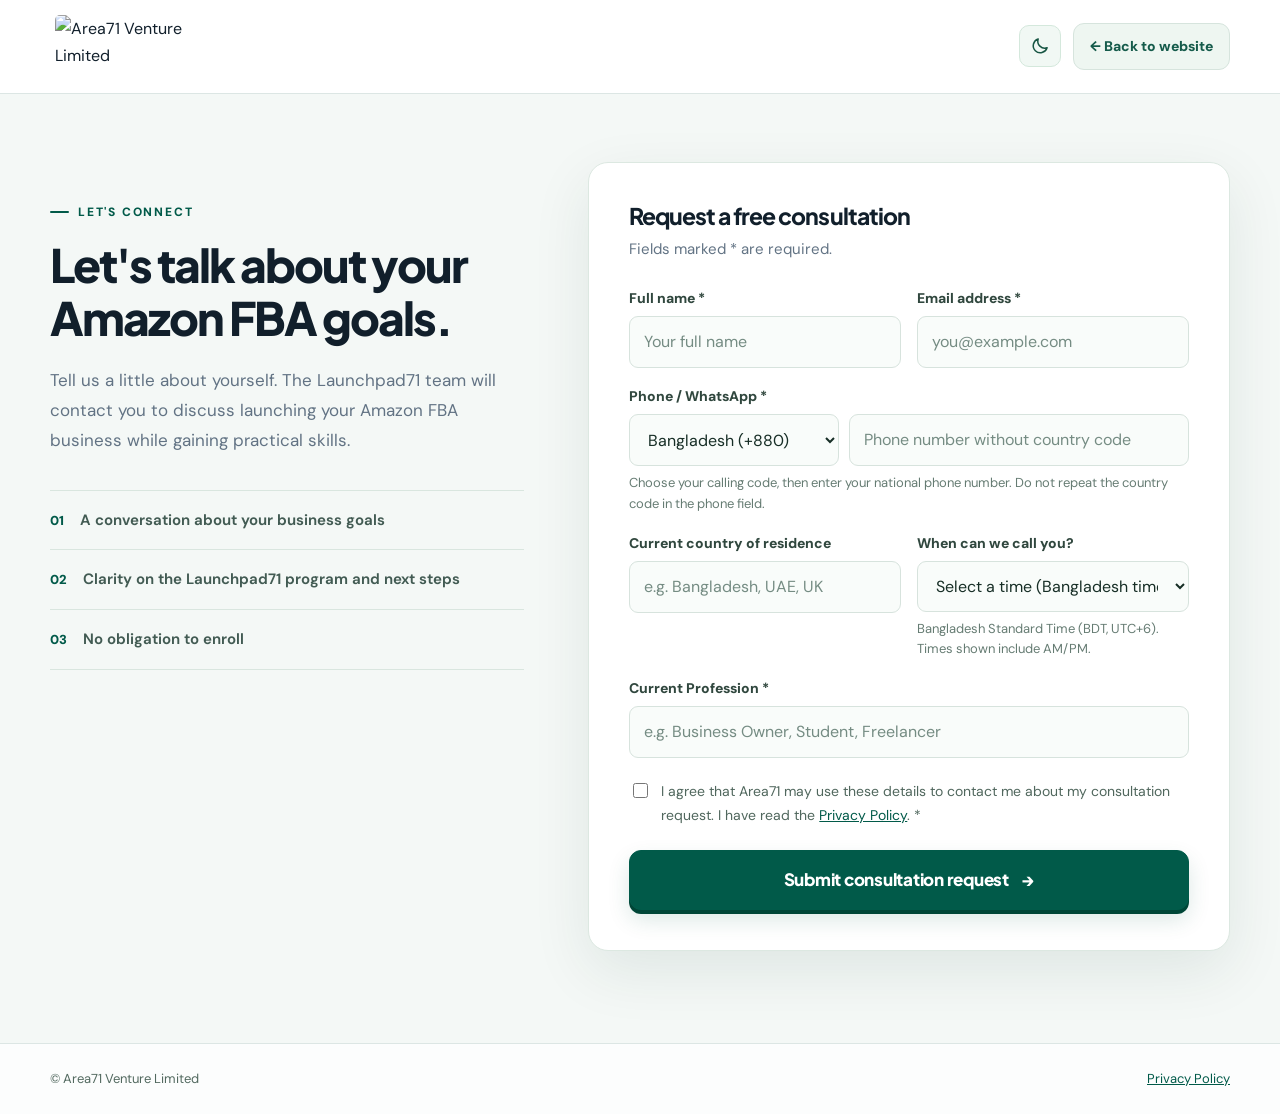
==== consultation/index.html @ bc55fcbb "Build Launchpad71 pages from MPS design with isolated lead routing and video placeholders" ====
<!doctype html><html lang="en"><head>
<meta charset="utf-8"><meta name="viewport" content="width=device-width, initial-scale=1">
<meta name="theme-color" content="#101c27">
<meta name="robots" content="noindex,follow">
<title>Book a Free Launchpad71 Consultation | Area71</title>
<meta name="description" content="Request a free consultation with Area71's Launchpad71 team.">
<link rel="canonical" href="https://launchpad71.area71bd.com/consultation/">
<script>
    (function () {
      var theme;
      try { theme = localStorage.getItem("a71-theme"); }
      catch (error) {}

      if (theme !== "dark" && theme !== "light") {
        theme = window.matchMedia &&
          window.matchMedia("(prefers-color-scheme: dark)").matches
            ? "dark" : "light";
      }

      document.documentElement.dataset.theme = theme;
      document.documentElement.style.colorScheme = theme;
    })();
  </script>
<link rel="preconnect" href="https://fonts.googleapis.com">
<link rel="preconnect" href="https://fonts.gstatic.com" crossorigin>
<link href="https://fonts.googleapis.com/css2?family=DM+Sans:wght@400;500;600;700&amp;family=Plus+Jakarta+Sans:wght@400;500;600;700;800&amp;display=swap" rel="stylesheet">
<!-- ========================================
     AREA71 Launchpad71 - META PIXEL
======================================== -->

<script>
!function(f,b,e,v,n,t,s)
{if(f.fbq)return;n=f.fbq=function(){
n.callMethod?
n.callMethod.apply(n,arguments):
n.queue.push(arguments)
};
if(!f._fbq)f._fbq=n;
n.push=n;
n.loaded=!0;
n.version='2.0';
n.queue=[];
t=b.createElement(e);
t.async=!0;
t.src=v;
s=b.getElementsByTagName(e)[0];
s.parentNode.insertBefore(t,s)
}(window,document,'script',
'https://connect.facebook.net/en_US/fbevents.js');

fbq('init', '2112411853488877');
fbq('track', 'PageView');
</script>

<!-- End Meta Pixel -->
<link rel="stylesheet" href="/style.css">
<link rel="stylesheet" href="/consultation/funnel.css">
</head><body class="a71-funnel-page a71-funnel-consultation">
<header class="a71-funnel-header"><div class="container a71-funnel-header-inner">
<a href="/" class="a71-funnel-brand" aria-label="Area71 Launchpad71 homepage"><img src="https://area71bd.com/wp-content/uploads/2025/12/logo-square-15.png.webp" alt="Area71 Venture Limited" width="164" height="67"></a>
<div class="a71-funnel-header-actions"><button class="theme-toggle" id="theme-toggle" type="button"
              aria-label="Switch to dark mode" aria-pressed="false"
              title="Switch to dark mode">
        <svg class="theme-icon theme-icon-moon" viewBox="0 0 24 24" width="20" height="20"
             fill="none" stroke="currentColor" stroke-width="1.8"
             stroke-linecap="round" stroke-linejoin="round" aria-hidden="true">
          <path d="M20.5 14.2A8.5 8.5 0 0 1 9.8 3.5 8.5 8.5 0 1 0 20.5 14.2Z"/>
        </svg>
        <svg class="theme-icon theme-icon-sun" viewBox="0 0 24 24" width="20" height="20"
             fill="none" stroke="currentColor" stroke-width="1.8"
             stroke-linecap="round" stroke-linejoin="round" aria-hidden="true">
          <circle cx="12" cy="12" r="4"/>
          <path d="M12 2v2m0 16v2M4.93 4.93l1.42 1.42m11.3 11.3 1.42 1.42M2 12h2m16 0h2M4.93 19.07l1.42-1.42m11.3-11.3 1.42-1.42"/>
        </svg>
      </button><a href="/" class="a71-funnel-back">← Back to website</a></div></div></header>
<main id="main"><noscript><p class="a71-funnel-noscript">JavaScript is required to submit this consultation form.</p></noscript>
<section class="section a71-lead-section" id="launchpad71-consultation"
         aria-labelledby="launchpad71-consultation-title">
  <div class="container a71-lead-layout">
    <div class="a71-lead-copy">
      <span class="eyebrow">Let's connect</span>
      <h2 id="launchpad71-consultation-title">Let's talk about your Amazon FBA goals.</h2>
      <p class="sub">Tell us a little about yourself. The Launchpad71 team will contact you to discuss launching your Amazon FBA business while gaining practical skills.</p>
      <div class="a71-lead-benefits" aria-label="What to expect">
        <p><span aria-hidden="true">01</span> A conversation about your business goals</p>
        <p><span aria-hidden="true">02</span> Clarity on the Launchpad71 program and next steps</p>
        <p><span aria-hidden="true">03</span> No obligation to enroll</p>
      </div>
    </div>

    <div class="a71-lead-card">
      <div class="a71-lead-card-head">
        <h3>Request a free consultation</h3>
        <p>Fields marked * are required.</p>
      </div>

      <form id="launchpad71-lead-form" action="/api/lead" method="post">
        <!-- Anti-spam honeypot: hide visually and from keyboard navigation -->
        <div class="a71-lead-trap" aria-hidden="true">
          <label for="a71-lead-website">Leave this blank</label>
          <input id="a71-lead-website" type="text" name="website"
                 tabindex="-1" autocomplete="off">
        </div>

        <div class="a71-lead-fields">
          <div class="a71-lead-field">
            <label for="a71-lead-name">Full name *</label>
            <input id="a71-lead-name" name="fullName" type="text"
                   autocomplete="name" placeholder="Your full name"
                   minlength="2" maxlength="100" required>
          </div>
          <div class="a71-lead-field">
            <label for="a71-lead-email">Email address *</label>
            <input id="a71-lead-email" name="email" type="email"
                   autocomplete="email" placeholder="you@example.com"
                   maxlength="150" required>
          </div>
          <div class="a71-lead-field a71-lead-full">
            <label for="a71-lead-phone">Phone / WhatsApp *</label>
            <div class="a71-lead-phone-row">
              <select id="a71-lead-phone-code" name="phoneCodePreset"
                      autocomplete="tel-country-code" aria-label="Phone country code" required>
                  <option value="+880" selected>Bangladesh (+880)</option>
                  <option value="+1">United States (+1)</option>
                  <option value="+1">Canada (+1)</option>
                  <option value="+44">United Kingdom (+44)</option>
                  <option value="+971">United Arab Emirates (+971)</option>
                  <option value="+966">Saudi Arabia (+966)</option>
                  <option value="+91">India (+91)</option>
                  <option value="+61">Australia (+61)</option>
                  <option value="+64">New Zealand (+64)</option>
                  <option value="+65">Singapore (+65)</option>
                  <option value="+60">Malaysia (+60)</option>
                  <option value="+974">Qatar (+974)</option>
                  <option value="+968">Oman (+968)</option>
                  <option value="+965">Kuwait (+965)</option>
                  <option value="+973">Bahrain (+973)</option>
                  <option value="+92">Pakistan (+92)</option>
                  <option value="+94">Sri Lanka (+94)</option>
                  <option value="+977">Nepal (+977)</option>
                  <option value="+960">Maldives (+960)</option>
                  <option value="+81">Japan (+81)</option>
                  <option value="+82">South Korea (+82)</option>
                  <option value="+86">China (+86)</option>
                  <option value="+852">Hong Kong (+852)</option>
                  <option value="+886">Taiwan (+886)</option>
                  <option value="+66">Thailand (+66)</option>
                  <option value="+62">Indonesia (+62)</option>
                  <option value="+63">Philippines (+63)</option>
                  <option value="+84">Vietnam (+84)</option>
                  <option value="+95">Myanmar (+95)</option>
                  <option value="+855">Cambodia (+855)</option>
                  <option value="+856">Laos (+856)</option>
                  <option value="+976">Mongolia (+976)</option>
                  <option value="+93">Afghanistan (+93)</option>
                  <option value="+998">Uzbekistan (+998)</option>
                  <option value="+49">Germany (+49)</option>
                  <option value="+33">France (+33)</option>
                  <option value="+39">Italy (+39)</option>
                  <option value="+34">Spain (+34)</option>
                  <option value="+31">Netherlands (+31)</option>
                  <option value="+32">Belgium (+32)</option>
                  <option value="+41">Switzerland (+41)</option>
                  <option value="+43">Austria (+43)</option>
                  <option value="+46">Sweden (+46)</option>
                  <option value="+47">Norway (+47)</option>
                  <option value="+45">Denmark (+45)</option>
                  <option value="+358">Finland (+358)</option>
                  <option value="+353">Ireland (+353)</option>
                  <option value="+48">Poland (+48)</option>
                  <option value="+351">Portugal (+351)</option>
                  <option value="+30">Greece (+30)</option>
                  <option value="+90">Türkiye (+90)</option>
                  <option value="+7">Russia (+7)</option>
                  <option value="+380">Ukraine (+380)</option>
                  <option value="+40">Romania (+40)</option>
                  <option value="+420">Czechia (+420)</option>
                  <option value="+20">Egypt (+20)</option>
                  <option value="+27">South Africa (+27)</option>
                  <option value="+234">Nigeria (+234)</option>
                  <option value="+254">Kenya (+254)</option>
                  <option value="+233">Ghana (+233)</option>
                  <option value="+212">Morocco (+212)</option>
                  <option value="+55">Brazil (+55)</option>
                  <option value="+52">Mexico (+52)</option>
                  <option value="+54">Argentina (+54)</option>
                  <option value="+56">Chile (+56)</option>
                  <option value="+57">Colombia (+57)</option>
                  <option value="+51">Peru (+51)</option>
                  <option value="+972">Israel (+972)</option>
                  <option value="+962">Jordan (+962)</option>
                  <option value="+961">Lebanon (+961)</option>
                  <option value="+964">Iraq (+964)</option>
                  <option value="+98">Iran (+98)</option>
                  <option value="other">Other country code...</option>
              </select>
              <input id="a71-lead-phone" name="phone" type="tel"
                     autocomplete="tel-national" inputmode="tel"
                     placeholder="Phone number without country code"
                     minlength="4" maxlength="25" required>
            </div>
            <div class="a71-lead-custom-code" id="a71-lead-custom-code-wrap" hidden>
              <label for="a71-lead-custom-code">Enter country code (e.g. +234)</label>
              <input id="a71-lead-custom-code" name="phoneCodeCustom"
                     type="tel" inputmode="tel" placeholder="+___"
                     maxlength="5" pattern="\+[1-9][0-9]{0,3}"
                     disabled>
            </div>
            <p class="a71-lead-hint">Choose your calling code, then enter your national phone number. Do not repeat the country code in the phone field.</p>
          </div>
          <div class="a71-lead-field">
            <label for="a71-lead-residence">Current country of residence<span class="a71-funnel-visually-hidden"> (optional)</span></label>
            <input id="a71-lead-residence" name="residenceCountry"
                   type="text" autocomplete="country-name" maxlength="80"
                   placeholder="e.g. Bangladesh, UAE, UK">
          </div>
          <div class="a71-lead-field">
            <label for="a71-lead-call-time">When can we call you?<span class="a71-funnel-visually-hidden"> (optional)</span></label>
            <select id="a71-lead-call-time" name="preferredCallTime">
              <option value="">Select a time (Bangladesh time)</option>
              <option value="12:00 AM">12:00 AM</option>
              <option value="12:30 AM">12:30 AM</option>
              <option value="01:00 AM">1:00 AM</option>
              <option value="01:30 AM">1:30 AM</option>
              <option value="02:00 AM">2:00 AM</option>
              <option value="02:30 AM">2:30 AM</option>
              <option value="03:00 AM">3:00 AM</option>
              <option value="03:30 AM">3:30 AM</option>
              <option value="04:00 AM">4:00 AM</option>
              <option value="04:30 AM">4:30 AM</option>
              <option value="05:00 AM">5:00 AM</option>
              <option value="05:30 AM">5:30 AM</option>
              <option value="06:00 AM">6:00 AM</option>
              <option value="06:30 AM">6:30 AM</option>
              <option value="07:00 AM">7:00 AM</option>
              <option value="07:30 AM">7:30 AM</option>
              <option value="08:00 AM">8:00 AM</option>
              <option value="08:30 AM">8:30 AM</option>
              <option value="09:00 AM">9:00 AM</option>
              <option value="09:30 AM">9:30 AM</option>
              <option value="10:00 AM">10:00 AM</option>
              <option value="10:30 AM">10:30 AM</option>
              <option value="11:00 AM">11:00 AM</option>
              <option value="11:30 AM">11:30 AM</option>
              <option value="12:00 PM">12:00 PM</option>
              <option value="12:30 PM">12:30 PM</option>
              <option value="01:00 PM">1:00 PM</option>
              <option value="01:30 PM">1:30 PM</option>
              <option value="02:00 PM">2:00 PM</option>
              <option value="02:30 PM">2:30 PM</option>
              <option value="03:00 PM">3:00 PM</option>
              <option value="03:30 PM">3:30 PM</option>
              <option value="04:00 PM">4:00 PM</option>
              <option value="04:30 PM">4:30 PM</option>
              <option value="05:00 PM">5:00 PM</option>
              <option value="05:30 PM">5:30 PM</option>
              <option value="06:00 PM">6:00 PM</option>
              <option value="06:30 PM">6:30 PM</option>
              <option value="07:00 PM">7:00 PM</option>
              <option value="07:30 PM">7:30 PM</option>
              <option value="08:00 PM">8:00 PM</option>
              <option value="08:30 PM">8:30 PM</option>
              <option value="09:00 PM">9:00 PM</option>
              <option value="09:30 PM">9:30 PM</option>
              <option value="10:00 PM">10:00 PM</option>
              <option value="10:30 PM">10:30 PM</option>
              <option value="11:00 PM">11:00 PM</option>
              <option value="11:30 PM">11:30 PM</option>
            </select>
            <p class="a71-lead-hint">Bangladesh Standard Time (BDT, UTC+6). Times shown include AM/PM.</p>
          </div>

<!-- Current Profession -->
<div class="a71-lead-field a71-lead-full">
  <label for="a71-lead-profession">
    Current Profession *
  </label>

  <input
    type="text"
    id="a71-lead-profession"
    name="profession"
    placeholder="e.g. Business Owner, Student, Freelancer"
    minlength="2"
    maxlength="100"
    required
  >
</div>
         
        </div>

        <label class="a71-lead-consent">
          <input type="checkbox" name="consent" value="yes" required>
          <span>I agree that Area71 may use these details to contact me about my consultation request. I have read the <a href="https://area71academy.com/privacy-policy/" target="_blank" rel="noopener noreferrer">Privacy Policy</a>. *</span>
        </label>

        <button class="btn btn-primary a71-lead-submit" type="submit">
          <span class="a71-lead-submit-text">Submit consultation request</span>
          <span aria-hidden="true">&rarr;</span>
        </button>
        <p id="launchpad71-lead-status" class="a71-lead-status" role="status"
           aria-live="polite" aria-atomic="true"></p>
      </form>
    </div>
  </div>
</section>
</main>
<footer class="a71-funnel-footer"><div class="container a71-funnel-footer-inner"><span>© Area71 Venture Limited</span><a href="https://area71academy.com/privacy-policy/" target="_blank" rel="noopener noreferrer">Privacy Policy</a></div></footer>
<script src="/consultation/theme.js" defer></script>
<script src="/consultation/form.js" defer></script>
</body></html>
---- style.css ----
:root{--ink:#111f2b;--ink-2:#1e3141;--muted:#627384;--line:#dce6e4;--green:#015a49;--green-dark:#004637;--lime:#cbe86c;--mist:#f3f8f6;--white:#fff;--radius:18px;--max:1180px}

    *{box-sizing:border-box}
    html{scroll-behavior:smooth;scroll-padding-top:86px}
    body{margin:0;background:#fff;color:var(--ink);font:400 15px/1.65 'DM Sans',Arial,sans-serif;-webkit-font-smoothing:antialiased}
    a{text-decoration:none;color:inherit}
    button,input,select{font:inherit}
    button{cursor:pointer}
    img{max-width:100%}
    ::selection{background:#c5e5dd;color:var(--ink)}
    .container{width:min(var(--max),calc(100% - 52px));margin:auto}
    .eyebrow{font-size:11px;text-transform:uppercase;letter-spacing:.15em;font-weight:800;color:var(--green);display:inline-flex;align-items:center;gap:9px}
    .eyebrow:before{content:'';width:19px;height:2px;background:currentColor;border-radius:5px}
    .eyebrow.light{color:var(--lime)}
    h1,h2,h3,h4,p{margin-top:0}
    h1,h2,h3,h4{font-family:'Plus Jakarta Sans','DM Sans',sans-serif;letter-spacing:-.043em;line-height:1.16}
    h1{font-size:clamp(37px,5vw,64px);font-weight:800}
    h2{font-size:clamp(31px,3.6vw,46px);font-weight:800}
    h3{font-size:20px;font-weight:750}
    p{color:var(--muted)}
    .sub{font-size:17px;line-height:1.78}
    .dim{font-size:13px;color:var(--muted)}
    .section{padding:102px 0}
    .section-head{max-width:690px;margin-bottom:42px}
    .section-head h2{margin:14px 0 17px}
    .section-head p{margin-bottom:0}
    .btn{border:1px solid transparent;display:inline-flex;align-items:center;justify-content:center;gap:11px;min-height:49px;padding:14px 20px;border-radius:10px;font-size:13px;font-weight:800;transition:transform .2s,background .2s,border-color .2s;white-space:nowrap}
    .btn:hover{transform:translateY(-2px)}
    .btn:focus-visible,a:focus-visible,button:focus-visible,input:focus-visible,select:focus-visible,summary:focus-visible{outline:3px solid #6abca7;outline-offset:3px}
    .btn-primary{background:var(--green);color:white}
    .btn-primary:hover{background:var(--green-dark)}
    .btn-lime{background:var(--lime);color:#10271e}
    .btn-lime:hover{background:#bde15e}
    .btn-ghost{border-color:#496170;color:white;background:rgba(255,255,255,.035)}
    
    .btn-wide{width:100%}.arrow{font-size:19px;line-height:0}
    
    .nav{position:sticky;top:0;z-index:90;background:rgba(255,255,255,.96);border-bottom:1px solid #e8eeeb;backdrop-filter:blur(16px)}
    .nav-in{height:78px;display:flex;align-items:center;justify-content:space-between;gap:25px}
    .brand{display:flex;align-items:center;gap:12px;flex-shrink:0}
    .brand-icon{display:flex;align-items:center;justify-content:center;width:166px;height:64px;flex:0 0 166px;padding:3px 5px;overflow:hidden;border-radius:9px;background:#fff}
    .brand-icon img{position:static;display:block;width:100%;height:100%;max-width:100%;object-fit:contain;object-position:center;transform:none}
    
    .brand-name{font-family:'Plus Jakarta Sans';font-size:20px;line-height:1.03;font-weight:800;letter-spacing:-.05em}
    .brand-caption{display:block;color:#78908d;font-size:9px;font-weight:800;letter-spacing:.14em;margin-top:5px}
    .links{display:flex;align-items:center;gap:25px;margin-left:auto}
    .links a{font-size:12px;color:#536575;font-weight:700}
    .links a:hover{color:var(--green)}
    .nav-cta{margin-left:6px}
    .menu-btn{display:none;border:1px solid #d8e5e1;border-radius:9px;background:white;width:42px;height:42px;font-size:23px;color:var(--ink)}
    .mobile-menu{display:none;border-top:1px solid #e5eded;padding:12px 0 19px}
    .mobile-menu a{display:block;padding:10px 0;color:var(--ink);font-size:13px;font-weight:700}
    .mobile-menu a.btn{position:relative;display:flex;width:100%;align-items:center;justify-content:center;text-align:center;padding:14px 42px;margin-inline:auto}
    .mobile-cta-arrow{position:absolute;right:20px;top:50%;transform:translateY(-50%);font-size:17px;line-height:1}
    .hero{background:var(--ink);color:#fff;padding:94px 0 90px;position:relative;overflow:hidden}.hero:before{content:'';position:absolute;inset:0;background:radial-gradient(ellipse at 76% 17%,rgba(69,155,122,.16),transparent 45%),radial-gradient(ellipse at 10% 95%,rgba(18,92,97,.24),transparent 55%);pointer-events:none}
    .hero:after{content:'';position:absolute;top:-160px;right:-180px;width:560px;height:560px;border:1px solid rgba(136,204,184,.08);border-radius:50%;box-shadow:0 0 0 80px rgba(136,204,184,.018),0 0 0 160px rgba(136,204,184,.018);pointer-events:none}
    .hero-layout{display:grid;grid-template-columns:minmax(0,1.1fr) minmax(360px,.83fr);gap:84px;align-items:center;position:relative;z-index:1}
    .hero h1{max-width:720px;margin:21px 0 24px}
    .hero h1 em{font-style:normal;color:var(--lime)}
    .hero-intro{max-width:590px;color:#b9c7cd;font-size:17px;line-height:1.78;margin-bottom:31px}
    .hero-actions{display:flex;flex-wrap:wrap;gap:12px;margin-bottom:35px}
    .hero-points{display:flex;gap:22px;flex-wrap:wrap;padding-top:22px;border-top:1px solid #38505a}
    .hero-points span{display:inline-flex;align-items:center;gap:8px;font-size:12px;color:#d5e0df;font-weight:650}
    .tick{color:var(--lime);font-weight:900}
    .hero-card{background:#fff;border-radius:20px;padding:32px;color:var(--ink);box-shadow:0 25px 75px rgba(0,0,0,.16);position:relative}.hero-card-top{display:flex;align-items:center;justify-content:space-between;gap:12px;margin-bottom:24px}
    .mini-tag{padding:7px 10px;border-radius:6px;background:#e4f3ec;color:var(--green);font-size:10px;font-weight:850;letter-spacing:.08em;text-transform:uppercase}
    .small-round{height:30px;width:30px;border-radius:50%;background:#eff5f3;display:grid;place-items:center;font-size:16px;color:var(--green)}
    .hero-card h2{font-size:27px;margin:0 0 11px;line-height:1.24}
    .hero-card>p{font-size:13px;margin-bottom:22px}
    .brief-row{display:flex;gap:14px;align-items:flex-start;padding:13px 0;border-top:1px solid #edf1f1}
    .brief-num{font-size:11px;font-weight:850;color:var(--green);background:#e8f2ef;border-radius:7px;width:30px;height:30px;display:grid;place-items:center;flex-shrink:0}
    .brief-text b{display:block;font-size:13px}
    .brief-text small{display:block;color:#70808a;font-size:11px;margin-top:3px;line-height:1.55}
    .hero-card .btn{margin-top:23px}
    .hero-card .privacy{font-size:10px;line-height:1.6;text-align:center;color:#80918e;margin:12px 0 0}
    .hero-card .privacy a{text-decoration:underline}
    
    .trust{border-bottom:1px solid var(--line);background:#f7faf8}
    .trust-grid{display:grid;grid-template-columns:repeat(4,minmax(0,1fr));gap:0}
    .trust-item{padding:25px 21px;border-right:1px solid #dfe8e3}
    .trust-item:first-child{padding-left:0}
    .trust-item:last-child{border-right:0}
    .trust-item .big{font-size:18px;font-weight:850;letter-spacing:-.03em;font-family:'Plus Jakarta Sans';color:#174d3e}
    .trust-item .sm{font-size:11px;margin-top:3px;font-weight:650;color:#738581;line-height:1.55}
 
    .two-col-intro{display:grid;grid-template-columns:.8fr 1.2fr;gap:100px;align-items:start}
    .two-col-intro .section-head{margin:0}
    .two-col-intro .section-head h2{max-width:400px}
    .value-statement{background:#f4f9f6;padding:27px 29px;border-radius:15px;border-left:3px solid var(--green);margin-bottom:24px}
    .value-statement p{font-size:17px;line-height:1.76;color:#2c4e48;margin:0}
    .owner-work{display:grid;grid-template-columns:1fr 1fr;gap:15px}
    .owner-block{border:1px solid var(--line);padding:22px;border-radius:14px}
    .owner-block .icon-circle{width:38px;height:38px;background:#e9f3ef;border-radius:10px;color:var(--green);display:grid;place-items:center;font-size:19px}
    .owner-block h3{font-size:15px;margin:17px 0 9px}
    .owner-block p{font-size:12px;line-height:1.7;margin:0}

    .services{background:var(--mist)}
    .services-grid{display:grid;grid-template-columns:repeat(3,1fr);gap:16px}
    .service{background:#fff;border:1px solid #e1eae5;border-radius:15px;padding:29px;min-height:225px;box-shadow:0 4px 20px rgba(12,69,50,.025)}
    .service-number{color:#b2c2bc;font-family:'Plus Jakarta Sans';font-size:12px;font-weight:800;display:flex;align-items:center;justify-content:space-between}
    .service-number span:last-child{font-size:23px;color:var(--green);line-height:1}
    .service h3{margin:23px 0 11px;font-size:17px}
    .service p{font-size:12px;line-height:1.75;margin:0}
    .service-cta{padding-top:30px;display:flex;gap:20px;justify-content:space-between;align-items:center}
    .service-cta p{font-size:13px;margin:0;max-width:670px}

    .compare{display:grid;grid-template-columns:1fr 1fr;gap:24px;margin-top:42px}
    .compare-card{border:1px solid #e1e7e6;border-radius:16px;padding:31px;background:#fff}
    .compare-card.positive{background:#0f332e;color:white;border-color:#0f332e}
    .compare-card h3{font-size:19px}
    .calc{background:#f7faf8}
    .calc-grid{display:grid;grid-template-columns:1.1fr .9fr;background:white;border:1px solid #deebe5;overflow:hidden;border-radius:18px;box-shadow:0 18px 55px rgba(22,68,52,.06)}
    .calc-inputs{padding:34px 37px}
    .calc-inputs-head{display:flex;align-items:center;justify-content:space-between;gap:12px;margin-bottom:25px;padding-bottom:20px;border-bottom:1px solid #e8f0ec}
    .calc-inputs-head h3{margin:0;font-size:17px}.calc-head-note{font-size:10px;color:var(--green);font-weight:800;background:#e9f5ed;padding:5px 8px;border-radius:5px}

    .field-grid{display:grid;grid-template-columns:1fr 1fr;gap:20px}
    .field{display:block}
    .field label{display:block;font-size:11px;font-weight:800;color:#50665e;margin-bottom:6px}
    .input-wrap{display:flex;align-items:center;border:1px solid #d9e4df;border-radius:9px;overflow:hidden;background:#fafdfb}
    .input-wrap>span{padding-left:12px;color:#779086;font-weight:750;font-size:12px}
    .input-wrap input{appearance:textfield;width:100%;padding:12px 12px 12px 8px;border:0;outline:none;background:transparent;font-family:'Plus Jakarta Sans';font-size:14px;font-weight:800;color:#163e32;min-width:0}
    .input-wrap input:focus{box-shadow:inset 0 0 0 2px #6abca7}
    .input-wrap input::-webkit-inner-spin-button,.input-wrap input::-webkit-outer-spin-button{-webkit-appearance:none;margin:0}
    .calc-tip{font-size:11px;line-height:1.6;margin:20px 0 0}
    .calc-results{padding:38px 34px;background:#102821;color:white;display:flex;flex-direction:column}
    .calc-results .eyebrow{color:#bbdfbe}
    .calc-results h3{font-size:22px;margin:14px 0 6px}
    .calc-results .lead{color:#adc8bd;font-size:12px}
    .result-num{font:800 clamp(31px,3.5vw,47px)/1.1 'Plus Jakarta Sans';color:var(--lime);letter-spacing:-.05em;margin-top:18px;overflow-wrap:anywhere}
    .result-num.negative{color:#ffb4ab}
    .result-sub{color:#d4e3dd;font-size:12px;margin-top:8px}
    .result-lines{border-top:1px solid #3b5449;margin:27px 0 0}
    .result-line{display:flex;justify-content:space-between;gap:16px;align-items:center;padding:12px 0;border-bottom:1px solid #324b41;font-size:12px;color:#b7cdc3}
    .result-line b{font-size:13px;color:white;font-family:'Plus Jakarta Sans'}
    .stackbar{height:10px;border-radius:20px;display:flex;overflow:hidden;background:#57716c;margin-top:23px}
    .stackbar .cost{background:#719b90;transition:width .25s}
    .stackbar .contrib{background:var(--lime);transition:width .25s}
    .legend{display:flex;align-items:center;gap:20px;flex-wrap:wrap;font-size:10px;color:#c2d4cb;margin-top:9px}
    .legend span{display:inline-flex;align-items:center;gap:6px}
    .dot{width:8px;height:8px;background:#719b90;border-radius:2px}
    .dot.contribution{background:var(--lime)}
    .calc-results .btn{margin-top:auto}
    .calc-results .disclaimer{font-size:10px;color:#a6bfb3;margin:15px 0 22px;line-height:1.6}
    .notice{margin:17px 0 0;font-size:11px;color:#677b6f;line-height:1.7;padding:12px 14px;border-left:2px solid #9dc1ae;background:#edf5ef}

    .roadmap{position:relative}
    .roadmap-grid{display:grid;grid-template-columns:repeat(4,1fr);gap:16px;position:relative}
    .roadmap-grid:before{content:'';position:absolute;top:25px;left:8%;right:8%;height:1px;background:#b8d0c5}
    .roadmap-step{position:relative}.step-no{width:50px;height:50px;border-radius:50%;display:grid;place-items:center;font-weight:850;font-size:13px;background:#eaf5ef;color:var(--green);border:1px solid #cde1d5;position:relative;z-index:2}
    .roadmap-step h3{font-size:17px;margin:27px 0 10px}
    .roadmap-step p{font-size:12px;line-height:1.78;margin:0;max-width:240px}
    .owner-banner{display:flex;align-items:center;justify-content:space-between;gap:30px;padding:34px 38px;background:#102d28;color:white;border-radius:15px;margin-top:54px}
    .owner-banner h3{margin:0 0 8px;font-size:19px}
    .owner-banner p{margin:0;color:#adc7bb;font-size:12px;max-width:640px}
    .owner-banner .btn{flex-shrink:0}

    .faq{background:#f4f8f6}
    .faq-layout{display:grid;grid-template-columns:1fr 1.3fr;gap:95px}
    .faq-layout .section-head{margin-bottom:0}
    .faq-list details{border-bottom:1px solid #d7e5df;padding:0 0 0}
    .faq-list details:first-child{border-top:1px solid #d7e5df}
    .faq-list summary{list-style:none;cursor:pointer;display:flex;justify-content:space-between;align-items:center;gap:20px;padding:19px 0;font-weight:800;font-size:14px;line-height:1.5}
    .faq-list summary::-webkit-details-marker{display:none}
    .faq-list summary:after{content:'+';font-size:22px;color:var(--green);font-weight:400}
    .faq-list details[open] summary:after{content:'−'}
    .faq-list details p{font-size:13px;line-height:1.8;margin:0 0 21px;max-width:650px}
    .final-cta{background:#0e251f;color:white;padding:86px 0;text-align:center;position:relative;overflow:hidden}
    .final-cta:before{content:'';width:650px;height:650px;border:1px solid #275241;border-radius:50%;position:absolute;top:-460px;left:calc(50% - 325px);opacity:.55}
    .final-cta .container{position:relative;z-index:1;max-width:760px}
    .final-cta h2{margin:14px 0 19px}
    .final-cta p{color:#b3c8be;font-size:15px;margin-bottom:29px}
    .final-cta .btn{min-width:240px}
    .final-cta small{display:block;color:#91afa2;margin-top:14px;font-size:11px}
    
    .compare-card ul{padding:0;list-style:none;margin:20px 0 0}
    .compare-card li{display:flex;gap:12px;align-items:start;padding:12px 0;font-size:13px;border-top:1px solid rgba(108,129,123,.23)}
    .compare-card .marker{width:21px;height:21px;background:#e5f0ec;border-radius:50%;display:grid;place-items:center;color:var(--green);font-size:11px;font-weight:850;flex-shrink:0}
    .compare-card.positive .marker{background:var(--lime);color:#083a2d}
    .compare-card.positive li{border-color:#345851;color:#d8e5e0}
    
    /* Area71's provided artwork: display the whole image without cropping. */
    .area71-feature{background:#f7faf8;border-top:1px solid #e5eee8;border-bottom:1px solid #e5eee8}
    .area71-feature .feature-head{max-width:780px;margin:0 auto 36px;text-align:center}
    .area71-feature .feature-head .eyebrow:before{display:none}
    .area71-feature .feature-head h2{margin-bottom:0}
    .feature-card{padding:12px;border:1px solid #deebe5;border-radius:22px;background:#fff;box-shadow:0 20px 52px rgba(12,61,45,.09);overflow:hidden}
    .feature-card img{display:block;width:100%;height:auto;max-width:100%;object-fit:contain;object-position:center;border-radius:13px}



/* ============================================
   AREA71 MODERN DARK FOOTER
   Responsive: Desktop | Tablet | Mobile
============================================ */

.a71-footer {
  --footer-bg: #0d201d;
  --footer-dark: #091914;
  --footer-border: #30463e;
  --footer-heading: #ffffff;
  --footer-text: #b6cec1;
  --footer-muted: #a8c0b5;
  --footer-accent: #64d4a0;
  --footer-button: #047857;

  width: 100%;
  background: var(--footer-bg);
  color: #e9f4ed;
  font-family: 'DM Sans', Arial, sans-serif;
  font-size: 14px;
  line-height: 1.65;
}

.a71-footer,
.a71-footer * {
  box-sizing: border-box;
}

.a71-footer a {
  text-decoration: none;
}

.a71-footer a:focus-visible {
  outline: 2px solid var(--footer-accent);
  outline-offset: 4px;
  border-radius: 4px;
}

/* MAIN CONTAINER */

.a71-footer-container {
  width: 100%;
  max-width: 1200px;
  margin: 0 auto;
  padding: 0 30px;
}

/* THREE COLUMN GRID */

.a71-footer-grid {
  display: grid;

  grid-template-columns:
    minmax(0, 1.35fr)
    minmax(0, 1.2fr)
    minmax(0, 1fr);

  gap: clamp(22px, 3.5vw, 48px);
  align-items: start;

  padding: 46px 0;
}

/* ============================================
   COLUMN 1 - BRAND
============================================ */

.a71-footer-logo {
  width: 158px;
  height: 61px;
  background: #ffffff;
  padding: 7px 10px;
  border-radius: 8px;

  display: inline-flex;
  align-items: center;
  justify-content: center;
}

.a71-footer-logo img {
  display: block;
  width: 100%;
  height: 100%;
  object-fit: contain;
}

.a71-footer-tagline {
  font-size: clamp(18px, 1.6vw, 21px);
  font-weight: 800;
  line-height: 1.35;
  letter-spacing: -0.04em;

  color: var(--footer-heading);

  margin: 21px 0 0;
}

.a71-footer-description {
  max-width: 340px;

  margin: 14px 0 0;

  font-size: 13px;
  font-weight: 400;
  line-height: 1.85;

  color: var(--footer-muted);
}

/* ============================================
   SHARED COLUMN HEADINGS
============================================ */

.a71-footer-heading {
  font-size: 14px;
  font-weight: 800;
  line-height: 1.4;
  color: var(--footer-heading);

  margin: 5px 0 18px;
}

/* ============================================
   COLUMN 2 - FOLLOW US & LINKS
============================================ */

.a71-footer-socials {
  display: flex;
  align-items: center;
  flex-wrap: wrap;
  gap: 10px;
}

.a71-footer-social-btn {
  width: 40px;
  height: 40px;

  display: inline-flex;
  align-items: center;
  justify-content: center;

  flex-shrink: 0;

  background: #19372e;
  border: 1px solid #385649;
  border-radius: 8px;

  color: #ffffff;

  transition:
    background-color 0.2s ease,
    border-color 0.2s ease,
    transform 0.2s ease;
}

.a71-footer-social-btn svg {
  width: 20px;
  height: 20px;
  display: block;
}

.a71-footer-social-btn:hover {
  background: #25503e;
  border-color: var(--footer-accent);
  transform: translateY(-2px);
}

/* WEBSITE NAVIGATION */

.a71-footer-links {
  display: flex;
  flex-direction: column;
  align-items: flex-start;

  gap: 15px;
  margin-top: 30px;
}

.a71-footer-links a {
  display: block;
  max-width: 100%;

  color: var(--footer-text);
  font-size: 13px;
  font-weight: 400;
  line-height: 1.55;

  overflow-wrap: break-word;

  transition: color 0.2s ease;
}

.a71-footer-links strong {
  color: #f0faf3;
  font-weight: 700;
}

.a71-footer-pipe {
  color: #66d5a0;
  font-weight: 700;
  margin: 0 4px;
}

.a71-footer-links a:hover,
.a71-footer-links a:hover strong {
  color: var(--footer-accent);
}

/* ============================================
   COLUMN 3 - CONTACT
============================================ */

.a71-footer-contact-list {
  display: flex;
  flex-direction: column;
  gap: 16px;
}

.a71-footer-contact-item {
  display: flex;
  align-items: flex-start;
  gap: 11px;

  min-width: 0;

  color: var(--footer-text);
  font-size: 13px;
  line-height: 1.6;

  overflow-wrap: anywhere;

  transition: color 0.2s ease;
}

.a71-footer-contact-item svg {
  width: 16px;
  height: 16px;

  flex-shrink: 0;

  margin-top: 2px;
  color: var(--footer-accent);
}

a.a71-footer-contact-item:hover {
  color: #ffffff;
}

/* CONSULTATION BUTTON */

.a71-footer-consultation {
  display: inline-flex;
  align-items: center;
  justify-content: center;
  gap: 9px;

  width: max-content;
  max-width: 100%;
  min-height: 44px;

  margin-top: 24px;
  padding: 13px 15px;

  background: var(--footer-button);
  color: #ffffff !important;

  border-radius: 7px;

  font-size: 12px;
  font-weight: 750;
  line-height: 1.4;
  text-align: center;

  transition:
    background-color 0.2s ease,
    transform 0.2s ease;
}

.a71-footer-consultation:hover {
  background: #046b4b;
  transform: translateY(-2px);
}

/* ============================================
   COPYRIGHT BAR
============================================ */

.a71-footer-bottom {
  background: var(--footer-dark);
  border-top: 1px solid var(--footer-border);
}

.a71-footer-bottom-inner {
  max-width: 1200px;
  margin: 0 auto;
  padding: 18px 30px;

  display: flex;
  align-items: center;
  justify-content: space-between;
  flex-wrap: wrap;
  gap: 12px;

  font-size: 11px;
  line-height: 1.5;
  color: #9aafa5;
}

/* ============================================
   TABLETS (700px - 1023px)
   Two columns, brand spans full width
============================================ */

@media (min-width: 700px) and (max-width: 1023px) {

  .a71-footer-grid {
    grid-template-columns: repeat(2, minmax(0, 1fr));
    column-gap: 45px;
    row-gap: 36px;

    padding: 40px 0;
  }

  .a71-footer-brand {
    grid-column: 1 / -1;
  }

  .a71-footer-description {
    max-width: 500px;
  }

  .a71-footer-tagline {
    font-size: 21px;
  }

}

/* ============================================
   MOBILE DEVICES (Up to 699px)
   Single-column layout
============================================ */

@media (max-width: 699px) {

  .a71-footer-container {
    padding: 0 22px;
  }

  .a71-footer-grid {
    grid-template-columns: minmax(0, 1fr);
    gap: 34px;

    padding: 34px 0;
  }

  .a71-footer-brand {
    grid-column: auto;
  }

  .a71-footer-tagline {
    font-size: 20px;
  }

  .a71-footer-description {
    max-width: 100%;
    font-size: 13px;
  }

  .a71-footer-heading {
    font-size: 15px;
    margin-bottom: 17px;
  }

  .a71-footer-links {
    margin-top: 26px;
    gap: 15px;
  }

  .a71-footer-links a {
    font-size: 13px;
  }

  .a71-footer-contact-item {
    font-size: 13px;
  }

  .a71-footer-consultation {
    display: flex;
    width: 100%;
    max-width: 360px;
    padding: 14px 16px;
    font-size: 13px;
  }

  .a71-footer-bottom-inner {
    padding: 19px 22px;
    flex-direction: column;
    align-items: flex-start;
    gap: 8px;
  }

}

/* ============================================
   EXTRA SMALL MOBILE (Up to 359px)
============================================ */

@media (max-width: 359px) {

  .a71-footer-container {
    padding: 0 17px;
  }

  .a71-footer-grid {
    gap: 29px;
  }

  .a71-footer-tagline {
    font-size: 18px;
  }

  .a71-footer-logo {
    width: 150px;
    height: 58px;
  }

  .a71-footer-bottom-inner {
    padding: 17px;
  }

}

/* ============================================
   REDUCED MOTION ACCESSIBILITY
============================================ */

@media (prefers-reduced-motion: reduce) {

  .a71-footer-social-btn,
  .a71-footer-links a,
  .a71-footer-consultation {
    transition: none;
  }

  .a71-footer-social-btn:hover,
  .a71-footer-consultation:hover {
    transform: none;
  }

}


/* ============================================
   HAMBURGER MENU
============================================ */


@media (min-width: 821px) and (max-width: 960px) {
  .nav .links,
  .nav .nav-cta {
    display: none;
  }

  .nav .menu-btn {
    display: block;
    margin-left: auto;
  }

  .nav .mobile-menu.open {
    display: block;
  }
}

/* ============================================
   Improve text readability
============================================ */

.trust-item .sm {
  color: #53655e;
}

.service-number {
  color: #576b63;
}

.hero-card .privacy {
  color: #586c68;
}

.brief-text small {
  color: #52636b;
}


/* ============================================
   AREA71 YOUTUBE VIDEO SHOWCASE
============================================ */

.a71-videos {
  background: #ffffff;
  border-bottom: 1px solid #e5eee8;
}

/* Section heading */
.a71-videos-head {
  max-width: 760px;
  margin: 0 auto 44px;
  text-align: center;
}

.a71-videos-head .eyebrow::before {
  display: none;
}

.a71-videos-head h2 {
  margin: 15px 0 18px;
}

.a71-videos-head p {
  max-width: 640px;
  margin: 0 auto;
}

/* Desktop: 4 columns */
.a71-video-grid {
  display: grid;
  grid-template-columns: repeat(4, minmax(0, 1fr));
  gap: 20px;
}

/* Individual video card */
.a71-video-card {
  min-width: 0;
  background: #ffffff;
  border: 1px solid #deebe5;
  border-radius: 16px;
  overflow: hidden;
  box-shadow: 0 8px 26px rgba(12, 61, 45, 0.05);
  transition:
    transform 0.25s ease,
    box-shadow 0.25s ease,
    border-color 0.25s ease;
}

.a71-video-card.is-ready:hover {
  transform: translateY(-4px);
  border-color: #b6d4c8;
  box-shadow: 0 16px 38px rgba(12, 61, 45, 0.12);
}

/* 16:9 responsive media area */
.a71-video-frame {
  position: relative;
  width: 100%;
  aspect-ratio: 16 / 9;
  overflow: hidden;
  background:
    radial-gradient(
      circle at 70% 25%,
      rgba(106, 188, 167, 0.18),
      transparent 55%
    ),
    #102c25;
}

/* Video thumbnail button */
.a71-video-trigger {
  position: relative;
  display: block;
  width: 100%;
  height: 100%;
  padding: 0;
  margin: 0;
  border: 0;
  background: transparent;
  cursor: pointer;
}

.a71-video-trigger:disabled {
  cursor: default;
  opacity: 1;
}

/* YouTube thumbnail */
.a71-video-poster {
  display: none;
  width: 100%;
  height: 100%;
  object-fit: cover;
}

.a71-video-card.is-ready .a71-video-poster {
  display: block;
}

/* Placeholder when no URL is added */
.a71-video-empty {
  position: absolute;
  inset: 0;
  display: flex;
  align-items: center;
  justify-content: center;
  padding: 18px;
  text-align: center;
  color: #c9ded3;
  font-size: 12px;
  font-weight: 700;
  letter-spacing: 0.02em;
}

.a71-video-card.is-ready .a71-video-empty {
  display: none;
}

/* Play icon */
.a71-video-play {
  display: none;
  position: absolute;
  top: 50%;
  left: 50%;
  width: 56px;
  height: 56px;
  border-radius: 50%;
  background: var(--green);
  box-shadow: 0 8px 24px rgba(0, 0, 0, 0.3);
  transform: translate(-50%, -50%);
  transition:
    transform 0.2s ease,
    background 0.2s ease;
}

.a71-video-play::before {
  content: "";
  position: absolute;
  top: 50%;
  left: 52%;
  transform: translate(-50%, -50%);
  border-top: 10px solid transparent;
  border-bottom: 10px solid transparent;
  border-left: 16px solid #ffffff;
}

.a71-video-card.is-ready .a71-video-play {
  display: block;
}

.a71-video-trigger:hover .a71-video-play {
  transform: translate(-50%, -50%) scale(1.1);
  background: var(--green-dark);
}

/* Embedded YouTube player */
.a71-video-frame iframe {
  position: absolute;
  inset: 0;
  display: block;
  width: 100%;
  height: 100%;
  border: 0;
}

/* Text under video */
.a71-video-details {
  padding: 18px 18px 22px;
}

.a71-video-number {
  display: block;
  color: var(--green);
  font-size: 10px;
  font-weight: 800;
  letter-spacing: 0.12em;
}

.a71-video-details h3 {
  margin: 9px 0 0;
  color: var(--ink);
  font-family: "Plus Jakarta Sans", sans-serif;
  font-size: 16px;
  font-weight: 750;
  line-height: 1.45;
  letter-spacing: -0.02em;
}

/* Tablet: 2 columns */
@media (max-width: 1000px) {
  .a71-video-grid {
    grid-template-columns: repeat(2, minmax(0, 1fr));
    gap: 18px;
  }
}

/* Mobile: 1 column */
@media (max-width: 560px) {
  .a71-videos-head {
    margin-bottom: 30px;
  }

  .a71-video-grid {
    grid-template-columns: 1fr;
    gap: 18px;
  }

  .a71-video-card {
    border-radius: 14px;
  }

  .a71-video-details {
    padding: 16px 18px 19px;
  }

  .a71-video-details h3 {
    font-size: 15px;
  }
}

/* Reduced motion support */
@media (prefers-reduced-motion: reduce) {
  .a71-video-card,
  .a71-video-play {
    transition: none;
  }

  .a71-video-card.is-ready:hover {
    transform: none;
  }
}



/* ============================================
   CASE STUDIES NAVIGATION
============================================ */

/* Keep video heading visible below sticky navbar */
#area71-videos {
  scroll-margin-top: 90px;
}

/* Case Studies link */
.nav a[href="#area71-videos"] {
  transition: color 0.2s ease;
}

/* Highlight when video section is active */
.nav a[href="#area71-videos"][aria-current="location"] {
  color: var(--green);
  font-weight: 800;
}

/* Accommodate extra navbar item on smaller desktops */
@media (min-width: 961px) and (max-width: 1180px) {
  .nav .nav-in {
    gap: 14px;
  }

  .nav .links {
    gap: 12px;
  }

  .nav .links a {
    font-size: 11px;
  }

  .nav .nav-cta {
    margin-left: 0;
    padding-left: 12px;
    padding-right: 12px;
  }
}

/* Reduced motion */
@media (prefers-reduced-motion: reduce) {
  .nav a[href="#area71-videos"] {
    transition: none;
  }
}






    @media(max-width:540px){.area71-feature .feature-head{margin-bottom:23px}.feature-card{padding:6px;border-radius:14px}.feature-card img{border-radius:9px}}
    @media(max-width:1050px){.links{gap:15px}.links a{font-size:11px}.hero-layout{gap:36px;grid-template-columns:1.1fr .9fr}.hero h1{font-size:45px}.two-col-intro{gap:55px}.faq-layout{gap:55px}}
    @media(max-width:820px){.nav-in{height:70px}.links,.nav-cta{display:none}.menu-btn{display:block;margin-left:auto}.mobile-menu.open{display:block}.hero{padding:70px 0}.hero-layout{grid-template-columns:1fr;gap:45px}.hero h1{max-width:740px;font-size:clamp(38px,7vw,60px)}.hero-card{max-width:620px}.trust-grid{grid-template-columns:repeat(2,1fr)}.trust-item{border-bottom:1px solid #dfe8e3}.trust-item:nth-child(2){border-right:0}.trust-item:nth-child(3),.trust-item:nth-child(4){border-bottom:0}.trust-item:nth-child(3){padding-left:0}.two-col-intro,.faq-layout{grid-template-columns:1fr;gap:35px}.services-grid{grid-template-columns:repeat(2,1fr)}
    .roadmap-grid{grid-template-columns:repeat(2,1fr);gap:35px}
    .roadmap-grid:before{display:none}.calc-grid{grid-template-columns:1fr}.calc-results .btn{margin-top:0}
    .section{padding:75px 0}}

    @media(max-width:540px){.container{width:min(var(--max),calc(100% - 34px))}
    
    .hero{padding:59px 0 58px}.hero h1{font-size:38px}
    .hero-intro{font-size:15px}
    .hero-actions{display:flex;flex-direction:column}
    .hero-actions .btn{width:100%}
    .hero-points{gap:14px 18px}
    .hero-card{padding:24px}
    .hero-card h2{font-size:24px}
    .trust-item{padding:19px 12px}
    .trust-item .big{font-size:15px}
    .trust-item .sm{font-size:10px}
    .section{padding:63px 0}
    .section-head{margin-bottom:30px}
    .section-head h2{font-size:31px}.sub{font-size:15px}.owner-work,.services-grid,.compare{grid-template-columns:1fr}.service{min-height:0;padding:24px}.service-cta{display:block}.service-cta .btn{width:100%;margin-top:20px}.calc-inputs,.calc-results{padding:28px 20px}.field-grid{gap:14px}.field label{font-size:10px}.calc-head-note{display:none}.calc-inputs-head h3{font-size:15px}.roadmap-grid{grid-template-columns:1fr;gap:25px}.roadmap-step{display:grid;grid-template-columns:50px 1fr;column-gap:18px;align-items:start}.roadmap-step h3{margin:2px 0 7px}.roadmap-step p{grid-column:2;max-width:none}.owner-banner{display:block;padding:27px}.owner-banner .btn{width:100%;margin-top:18px}.footer-top,.footer-bottom{display:block}.footer-links{margin-top:25px}.footer-bottom .disclosure{margin-top:10px}}
    @media(prefers-reduced-motion:reduce){*,*:before,*:after{scroll-behavior:auto!important;transition:none!important}}

/* ==========================================================
   AREA71 MPS - THEME TOGGLE AND DARK MODE
   Existing light mode remains unchanged.
========================================================== */
.theme-toggle {
  display: inline-flex;
  align-items: center;
  justify-content: center;
  flex: 0 0 42px;
  width: 42px;
  height: 42px;
  padding: 0;
  color: #185644;
  background: #f1f8f4;
  border: 1px solid #d4e8dc;
  border-radius: 10px;
  cursor: pointer;
  transition: background-color .2s, border-color .2s, color .2s;
}
.theme-toggle:hover { background: #e3f2e9; border-color: #a5cbb7; }
.theme-toggle .theme-icon { display: block; width: 20px; height: 20px; }
.theme-toggle .theme-icon-sun { display: none; }

@media (min-width: 961px) and (max-width: 1199px) {
  .nav .nav-in { gap: 10px; }
  .nav .brand-icon { width: 148px; flex-basis: 148px; }
  .nav .links { gap: 10px; }
  .nav .links a { font-size: 10.5px; }
  .nav .nav-cta { margin-left: 0; padding-inline: 12px; font-size: 11px; }
}
@media (max-width: 960px) {
  .nav .nav-in { gap: 10px; }
  .nav .theme-toggle { margin-left: auto; }
  .nav .menu-btn { margin-left: 0; }
}

:root[data-theme="dark"] {
  color-scheme: dark;
  /* Based on the original hero background (#111f2b) */
  --ink: #eef4f8;
  --ink-2: #d3e0e8;
  --muted: #b5c4d0;
  --line: #344b5b;
  --green: #9dc4c9;
  --green-dark: #87abb0;
  --mist: #162635;

  --a71-dark-bg: #111f2b;
  --a71-dark-alt: #172938;
  --a71-dark-card: #1e3141;
  --a71-dark-input: #152634;
  --a71-dark-border: #354c5e;
}

:root[data-theme="dark"] body {
  background: var(--a71-dark-bg);
  color: var(--ink);
}

:root[data-theme="dark"] .theme-toggle .theme-icon-moon { display: none; }
:root[data-theme="dark"] .theme-toggle .theme-icon-sun { display: block; }
:root[data-theme="dark"] .theme-toggle {
  background: #233747;
  border-color: #3d5769;
  color: #e8f1f5;
}
:root[data-theme="dark"] .theme-toggle:hover {
  background: #2d4659;
  border-color: #708c9c;
}

/* Header/nav: same navy as the original hero */
:root[data-theme="dark"] .nav {
  background: rgba(17, 31, 43, .97);
  border-bottom-color: var(--a71-dark-border);
}
:root[data-theme="dark"] .nav .links a,
:root[data-theme="dark"] .mobile-menu a { color: #d2e0e8; }
:root[data-theme="dark"] .nav .links a:hover,
:root[data-theme="dark"] .nav a[href="#area71-videos"][aria-current="location"] {
  color: #b4d3d3;
}
:root[data-theme="dark"] .mobile-menu { border-top-color: var(--a71-dark-border); }
:root[data-theme="dark"] .menu-btn {
  background: #233747;
  color: #e8f1f5;
  border-color: #3d5769;
}

/* Preserve original logo and use green only for actionable CTAs */
:root[data-theme="dark"] .brand-icon { background: #ffffff; }
:root[data-theme="dark"] .btn-primary {
  background: #0b765c;
  border-color: #208c70;
  color: #ffffff;
}
:root[data-theme="dark"] .btn-primary:hover { background: #0b8869; }
:root[data-theme="dark"] .nav .mobile-menu a.btn { color: #ffffff; }

/* Hero and consultation card */
:root[data-theme="dark"] .hero {
  background: var(--a71-dark-bg);
  color: #ffffff;
}
:root[data-theme="dark"] .hero-card {
  background: var(--a71-dark-card);
  border: 1px solid var(--a71-dark-border);
  color: var(--ink);
}
:root[data-theme="dark"] .mini-tag,
:root[data-theme="dark"] .brief-num,
:root[data-theme="dark"] .small-round,
:root[data-theme="dark"] .owner-block .icon-circle {
  background: #2a4356;
  color: #d7e8f0;
}
:root[data-theme="dark"] .brief-row { border-top-color: var(--a71-dark-border); }
:root[data-theme="dark"] .brief-text small,
:root[data-theme="dark"] .hero-card .privacy { color: #b8c9d4; }

/* Trust and About section */
:root[data-theme="dark"] .trust {
  background: var(--a71-dark-alt);
  border-bottom-color: var(--line);
}
:root[data-theme="dark"] .trust-item { border-color: var(--line); }
:root[data-theme="dark"] .trust-item .big { color: #e1ebf2; }
:root[data-theme="dark"] .trust-item .sm { color: #b5c5d0; }
:root[data-theme="dark"] .value-statement {
  background: #253b4b;
  border-left-color: #8eb5bc;
}
:root[data-theme="dark"] .value-statement p { color: #d7e2e9; }
:root[data-theme="dark"] .owner-block {
  background: var(--a71-dark-alt);
  border-color: var(--a71-dark-border);
}

/* Service cards, calculator and FAQs */
:root[data-theme="dark"] .services,
:root[data-theme="dark"] .calc,
:root[data-theme="dark"] .faq {
  background: var(--a71-dark-alt);
}
:root[data-theme="dark"] .service,
:root[data-theme="dark"] .compare-card:not(.positive),
:root[data-theme="dark"] .calc-grid,
:root[data-theme="dark"] .feature-card,
:root[data-theme="dark"] .a71-video-card {
  background: var(--a71-dark-card);
  border-color: var(--a71-dark-border);
  box-shadow: 0 12px 32px rgba(0, 0, 0, .16);
}
:root[data-theme="dark"] .service-number { color: #b2c3ce; }
:root[data-theme="dark"] .compare-card .marker {
  background: #2a4356;
  color: #d7e8f0;
}
:root[data-theme="dark"] .compare-card.positive {
  background: #193043;
  border-color: #38556a;
}
:root[data-theme="dark"] .compare-card.positive .marker {
  background: var(--lime);
  color: #083a2d;
}

/* Business calculator */
:root[data-theme="dark"] .calc-inputs-head { border-bottom-color: var(--a71-dark-border); }
:root[data-theme="dark"] .calc-head-note {
  color: #d9e8f1;
  background: #2a4356;
}
:root[data-theme="dark"] .field label { color: #d0dce5; }
:root[data-theme="dark"] .input-wrap {
  background: var(--a71-dark-input);
  border-color: #435b6c;
}
:root[data-theme="dark"] .input-wrap > span { color: #b5c8d4; }
:root[data-theme="dark"] .input-wrap input { color: #f0f6fa; }
:root[data-theme="dark"] .calc-results { background: #132532; }
:root[data-theme="dark"] .calc-results .lead,
:root[data-theme="dark"] .calc-results .result-sub,
:root[data-theme="dark"] .calc-results .result-line { color: #c0d1db; }
:root[data-theme="dark"] .result-lines { border-top-color: #375263; }
:root[data-theme="dark"] .result-line { border-bottom-color: #375263; }
:root[data-theme="dark"] .notice {
  color: #c6d5df;
  background: #253b4b;
  border-left-color: #8caebb;
}

/* Roadmap and owner banner */
:root[data-theme="dark"] .roadmap-grid::before { background: #486478; }
:root[data-theme="dark"] .step-no {
  background: #2a4356;
  border-color: #46677b;
  color: #e2edf4;
}
:root[data-theme="dark"] .owner-banner {
  background: #192e3e;
}
:root[data-theme="dark"] .owner-banner p { color: #b7cbd7; }

/* FAQ and official spotlight banner */
:root[data-theme="dark"] .faq-list details,
:root[data-theme="dark"] .faq-list details:first-child { border-color: var(--a71-dark-border); }
:root[data-theme="dark"] .area71-feature {
  background: var(--a71-dark-alt);
  border-top-color: var(--line);
  border-bottom-color: var(--line);
}

/* Case studies */
:root[data-theme="dark"] .a71-videos {
  background: var(--a71-dark-bg);
  border-bottom-color: var(--line);
}
:root[data-theme="dark"] .a71-video-details h3 { color: var(--ink); }
:root[data-theme="dark"] .a71-video-card.is-ready:hover {
  border-color: #6c8e9e;
  box-shadow: 0 16px 38px rgba(0, 0, 0, .25);
}
:root[data-theme="dark"] .a71-video-play { background: #0b765c; }
:root[data-theme="dark"] .a71-video-trigger:hover .a71-video-play {
  background: #0b8869;
}

/* Closing CTA and footer: remove green-tinted large surfaces */
:root[data-theme="dark"] .final-cta {
  background: #152635;
}
:root[data-theme="dark"] .final-cta::before {
  border-color: #365468;
}
:root[data-theme="dark"] .final-cta p { color: #b9c9d4; }
:root[data-theme="dark"] .a71-footer {
  --footer-bg: #101f2b;
  --footer-dark: #0c1822;
  --footer-border: #314758;
  --footer-heading: #f5f9fb;
  --footer-text: #c2d0d9;
  --footer-muted: #aebfcc;
  --footer-accent: #9dc4c9;
  --footer-button: #0b765c;
}
:root[data-theme="dark"] .a71-footer-social-btn {
  background: #233849;
  border-color: #3b5668;
}
:root[data-theme="dark"] .a71-footer-social-btn:hover {
  background: #2d485c;
  border-color: #789aa8;
}

@media (prefers-reduced-motion: reduce) {
  .theme-toggle { transition: none; }
}


/* ============================================
   AREA71 MPS - EMBEDDED CONSULTATION FORM
============================================ */
.a71-lead-section {
  background: #f3f8f6;
  border-top: 1px solid #e0e9e4;
  scroll-margin-top: 90px;
}
.a71-lead-layout {
  display: grid;
  grid-template-columns: minmax(0, .86fr) minmax(0, 1.14fr);
  gap: clamp(36px, 6vw, 88px);
  align-items: start;
}
.a71-lead-copy { padding-top: 22px; }
.a71-lead-copy h2 { max-width: 530px; margin: 16px 0 20px; }
.a71-lead-copy .sub { max-width: 495px; }
.a71-lead-benefits { margin-top: 34px; border-top: 1px solid #d9e6df; }
.a71-lead-benefits p {
  display: flex; align-items: baseline; gap: 16px;
  margin: 0; padding: 17px 0;
  border-bottom: 1px solid #d9e6df;
  color: #425b53; font-weight: 650; font-size: 13px;
}
.a71-lead-benefits p span {
  color: #015a49; font-weight: 850; font-size: 12px;
}
.a71-lead-card {
  padding: clamp(24px, 4vw, 40px);
  background: #fff;
  border: 1px solid #dce8e1;
  border-radius: 20px;
  box-shadow: 0 20px 55px rgba(16, 60, 48, .08);
}
.a71-lead-card-head h3 { font-size: 23px; margin-bottom: 7px; }
.a71-lead-card-head p { font-size: 12px; margin: 0 0 26px; }
.a71-lead-fields {
  display: grid; grid-template-columns: repeat(2, minmax(0, 1fr));
  gap: 18px 16px;
}
.a71-lead-full { grid-column: 1 / -1; }
.a71-lead-field label {
  display: block; margin-bottom: 7px;
  font-size: 12px; font-weight: 800; color: #30473e;
}
.a71-lead-field input,
.a71-lead-field select,
.a71-lead-field textarea {
  display: block; width: 100%; min-width: 0;
  padding: 13px 14px; border: 1px solid #d7e3dd;
  border-radius: 9px; background: #f9fcfa;
  color: #172e26; font: inherit; font-size: 13px;
  transition: border-color .2s, box-shadow .2s;
}
.a71-lead-field textarea { resize: vertical; min-height: 108px; }
.a71-lead-field input:focus,
.a71-lead-field select:focus,
.a71-lead-field textarea:focus {
  outline: none; border-color: #258b6e;
  box-shadow: 0 0 0 3px rgba(37, 139, 110, .14);
}
.a71-lead-field input::placeholder,
.a71-lead-field textarea::placeholder { color: #758c83; opacity: 1; }
.a71-lead-consent {
  display: flex; align-items: flex-start; gap: 10px;
  margin: 22px 0; font-size: 11px; line-height: 1.7;
  color: #50675d; cursor: pointer;
}
.a71-lead-consent input {
  flex: 0 0 auto; margin-top: 3px; width: 15px; height: 15px;
  accent-color: #015a49;
}
.a71-lead-consent a { color: #015a49; text-decoration: underline; }
.a71-lead-submit { width: 100%; white-space: normal; }
.a71-lead-submit:disabled { opacity: .7; cursor: wait; transform: none; }
.a71-lead-status { margin: 12px 0 0; font-size: 12px; }
.a71-lead-status:empty { display: none; }
.a71-lead-status.is-success { color: #156747; }
.a71-lead-status.is-error { color: #a33c32; }
.a71-lead-trap {
  position: absolute !important; left: -9999px !important;
  width: 1px !important; height: 1px !important;
  overflow: hidden !important;
}

/* Match the original #111f2b hero-based dark mode */
:root[data-theme="dark"] .a71-lead-section {
  background: #172938; border-top-color: #354c5e;
}
:root[data-theme="dark"] .a71-lead-benefits { border-top-color: #354c5e; }
:root[data-theme="dark"] .a71-lead-benefits p {
  color: #cbd9e2; border-bottom-color: #354c5e;
}
:root[data-theme="dark"] .a71-lead-benefits p span { color: #aecbd1; }
:root[data-theme="dark"] .a71-lead-card {
  background: #1e3141;
  border-color: #354c5e;
  box-shadow: 0 18px 48px rgba(0, 0, 0, .18);
}
:root[data-theme="dark"] .a71-lead-field label { color: #dde7ee; }
:root[data-theme="dark"] .a71-lead-field input,
:root[data-theme="dark"] .a71-lead-field select,
:root[data-theme="dark"] .a71-lead-field textarea {
  background: #152634; border-color: #435b6c; color: #f0f6fa;
}
:root[data-theme="dark"] .a71-lead-field input::placeholder,
:root[data-theme="dark"] .a71-lead-field textarea::placeholder {
  color: #a9bdcb;
}
:root[data-theme="dark"] .a71-lead-consent { color: #c1d1dc; }
:root[data-theme="dark"] .a71-lead-consent a { color: #c0dfe0; }
:root[data-theme="dark"] .a71-lead-status.is-success { color: #a6e8c4; }
:root[data-theme="dark"] .a71-lead-status.is-error { color: #ffb8b1; }

@media (max-width: 820px) {
  .a71-lead-layout { grid-template-columns: 1fr; gap: 28px; }
  .a71-lead-copy { padding-top: 0; }
  .a71-lead-benefits { margin-top: 22px; }
}
@media (max-width: 520px) {
  .a71-lead-fields { grid-template-columns: 1fr; }
  .a71-lead-card { padding: 23px 19px; border-radius: 15px; }
  .a71-lead-card-head h3 { font-size: 20px; }
}
@media (prefers-reduced-motion: reduce) {
  .a71-lead-field input,
  .a71-lead-field select,
  .a71-lead-field textarea { transition: none; }
}

/* Phone country code + national number sit on one row */
.a71-lead-phone-row {
  display: grid;
  grid-template-columns: minmax(0, 210px) minmax(0, 1fr);
  align-items: stretch;
  gap: 10px;
}
.a71-lead-phone-row select { min-width: 0; }
.a71-lead-custom-code { margin-top: 10px; max-width: 210px; }
.a71-lead-custom-code[hidden] { display: none !important; }
.a71-lead-hint {
  color: #667c73;
  font-size: 11px;
  line-height: 1.55;
  margin: 7px 0 0;
}
.a71-lead-optional { font-weight: 500; color: #71857b; }
:root[data-theme="dark"] .a71-lead-hint,
:root[data-theme="dark"] .a71-lead-optional { color: #b1c4d1; }
@media (max-width: 520px) {
  .a71-lead-phone-row { grid-template-columns: minmax(0, 1fr); }
  .a71-lead-custom-code { max-width: 100%; }
}


/* ================================================
   AREA71 MPS - PREMIUM BUTTON REDESIGN
   Lift & Glow / Luminous Lime / Animated Fill
   Premium Halo for dark-mode footer
================================================ */

/* 1. BASE BUTTON STYLE */

.btn {
  position: relative;
  isolation: isolate;
  overflow: hidden;

  display: inline-flex;
  align-items: center;
  justify-content: center;
  gap: 12px;

  min-height: 58px;
  padding: 16px 24px;

  border: 1px solid transparent;
  border-radius: 12px;

  font-family: "Plus Jakarta Sans", "DM Sans", sans-serif;
  font-size: 16px;
  font-weight: 800;
  line-height: 1.35;
  letter-spacing: -0.015em;

  text-align: center;
  white-space: normal;

  transition:
    transform 0.26s cubic-bezier(.2,.8,.2,1),
    background-color 0.3s ease,
    background-size 0.36s ease,
    border-color 0.3s ease,
    box-shadow 0.3s ease,
    color 0.3s ease;
}

/* Remove the original generic hover movement */
.btn:hover {
  transform: none;
}

/* Animated arrow */
.btn .arrow {
  display: inline-block;
  flex-shrink: 0;
  font-size: 21px;
  line-height: 1;

  transition: transform 0.3s ease;
}

/* ================================================
   2. LIFT & GLOW - PRIMARY GREEN BUTTONS
================================================ */

.btn-primary {
  background: #015a49;
  color: #ffffff;
  border-color: #015a49;

  box-shadow:
    0 4px 0 #004637,
    0 10px 22px rgba(1, 90, 73, 0.14);
}

/* ================================================
   3. LUMINOUS LIME - HERO & PROMINENT CTAs
================================================ */

.btn-lime {
  background: #cbe86c;
  color: #10271e;
  border-color: #cbe86c;

  box-shadow:
    0 6px 20px rgba(203, 232, 108, 0.19);
}

/* Light reflection that sweeps across the button */
.btn-lime::after {
  content: "";
  position: absolute;
  top: -30%;
  left: -55%;

  width: 38%;
  height: 160%;

  background: linear-gradient(
    105deg,
    transparent,
    rgba(255, 255, 255, 0.72),
    transparent
  );

  transform: skewX(-22deg);
  pointer-events: none;

  transition: left 0.55s ease;
}

/* ================================================
   4. ANIMATED FILL - SECONDARY BUTTONS
================================================ */

.btn-ghost {
  background-color: rgba(255,255,255,0.04);

  background-image: linear-gradient(
    90deg,
    #cbe86c,
    #d9f188
  );

  background-position: left center;
  background-repeat: no-repeat;
  background-size: 0% 100%;

  border: 1.5px solid #718b99;
  color: #ffffff;

  box-shadow:
    inset 0 1px 0 rgba(255,255,255,0.05);
}

/* ================================================
   5. INTERACTIVE HOVER EFFECTS
================================================ */

@media (hover: hover) and (pointer: fine) {

  /* Primary: elevate with a deeper shadow */
  .btn-primary:hover {
    transform: translateY(-4px);
    background: #08745d;
    border-color: #08745d;

    box-shadow:
      0 8px 0 #004637,
      0 19px 32px rgba(1, 90, 73, 0.28);
  }

  /* Lime: glow, enlarge and animate reflection */
  .btn-lime:hover {
    transform: translateY(-3px) scale(1.015);

    background: #d9f188;
    border-color: #d9f188;

    box-shadow:
      0 0 0 3px rgba(203,232,108,0.15),
      0 0 32px rgba(203,232,108,0.40),
      0 13px 28px rgba(0,0,0,0.12);
  }

  .btn-lime:hover::after {
    left: 135%;
  }

  /* Ghost: lime color fills from left to right */
  
.btn-ghost:hover {
  transform: translateY(-2px);

  background-color: rgba(255, 255, 255, 0.04);
  background-image: linear-gradient(
    90deg,
    #cbe86c,
    #d9f188
  );
  background-position: left center;
  background-repeat: no-repeat;
  background-size: 100% 100%;

  color: #10271e;
  border-color: #cbe86c;

  box-shadow:
    0 12px 28px rgba(203, 232, 108, 0.18);
}


  /* Moving arrow */
  .btn:hover .arrow {
    transform: translate(5px, -3px);
  }
}

/* ================================================
   6. NAVBAR CONSULTATION BUTTON
================================================ */

.nav .nav-cta {
  min-height: 52px;
  padding: 12px 17px;

  font-size: 15px;
  border-radius: 11px;

  white-space: nowrap;
}

/* Smaller desktops: retain readable navigation */
@media (min-width: 961px) and (max-width: 1199px) {
  .nav .nav-cta {
    min-height: 48px;
    padding: 11px 9px;
    font-size: 13px;
  }
}

/* ================================================
   7. MOBILE CONSULTATION BUTTON
================================================ */

.mobile-menu a.btn {
  min-height: 58px;
  padding: 16px 44px;

  font-size: 16px;
  border-radius: 12px;
}

.mobile-cta-arrow {
  transition: transform 0.3s ease;
}

@media (hover: hover) and (pointer: fine) {
  .mobile-menu a.btn:hover .mobile-cta-arrow {
    transform: translate(5px, -50%);
  }
}

/* ================================================
   8. FORM SUBMIT BUTTON
================================================ */

.a71-lead-submit {
  width: 100%;
  min-height: 60px;
  padding: 17px 24px;

  font-size: 17px;
  font-weight: 800;
  border-radius: 12px;
}

.a71-lead-submit:disabled {
  opacity: 0.7;
  cursor: wait;
  transform: none !important;
  box-shadow: none;
}

/* ================================================
   9. FOOTER CONSULTATION BUTTON
================================================ */

.a71-footer-consultation {
  min-height: 56px;
  max-width: 100%;
  padding: 15px 22px;

  background: #015a49;
  color: #ffffff !important;

  border: 1px solid #267b65;
  border-radius: 12px;

  font-family: "Plus Jakarta Sans", "DM Sans", sans-serif;
  font-size: 15px;
  font-weight: 800;
  line-height: 1.4;

  box-shadow:
    0 5px 18px rgba(0,0,0,0.14);

  transition:
    transform 0.28s ease,
    box-shadow 0.3s ease,
    background-color 0.3s ease,
    border-color 0.3s ease;
}

.a71-footer-consultation:hover {
  transform: none;
}

.a71-footer-consultation > span:last-child {
  display: inline-block;
  transition: transform 0.28s ease;
}

@media (hover: hover) and (pointer: fine) {
  .a71-footer-consultation:hover {
    transform: translateY(-4px);
    background: #08745d;

    box-shadow:
      0 13px 28px rgba(0,0,0,0.23);
  }

  .a71-footer-consultation:hover > span:last-child {
    transform: translate(5px, -3px);
  }
}

/* ================================================
   10. NAVY DARK MODE
================================================ */

/* Primary green remains highly visible */
:root[data-theme="dark"] .btn-primary {
  background: #0b765c;
  color: #ffffff;
  border-color: #208c70;

  box-shadow:
    0 4px 0 #07503e,
    0 10px 24px rgba(0,0,0,0.24);
}

@media (hover: hover) and (pointer: fine) {
  :root[data-theme="dark"] .btn-primary:hover {
    transform: translateY(-4px);
    background: #0b8869;
    border-color: #32a080;

    box-shadow:
      0 8px 0 #07503e,
      0 17px 33px rgba(0,0,0,0.33),
      0 0 22px rgba(38,164,121,0.22);
  }
}

/* Premium Halo: footer CTA in dark mode */
:root[data-theme="dark"] .a71-footer-consultation {
  background: #243b4b;
  border: 1px solid #66899c;
  color: #f4f9fc !important;

  box-shadow:
    inset 0 1px 0 rgba(255,255,255,0.10),
    0 8px 22px rgba(0,0,0,0.20);
}

@media (hover: hover) and (pointer: fine) {
  :root[data-theme="dark"] .a71-footer-consultation:hover {
    transform: translateY(-3px);
    background: #2b4557;
    border-color: #a4d5d4;

    box-shadow:
      0 0 0 3px rgba(154,210,209,0.10),
      0 0 29px rgba(115,199,193,0.35),
      0 16px 30px rgba(0,0,0,0.28);
  }
}

/* ================================================
   11. RESPONSIVE BUTTON SIZES
================================================ */

@media (max-width: 540px) {
  .btn {
    min-height: 56px;
    padding: 15px 18px;
    font-size: 15px;
  }

  .mobile-menu a.btn {
    min-height: 58px;
    padding: 16px 44px;
    font-size: 15px;
  }

  .a71-lead-submit {
    min-height: 60px;
    font-size: 16px;
  }

  .a71-footer-consultation {
    min-height: 56px;
    padding: 15px 18px;
    font-size: 15px;
  }
}

/* ================================================
   12. ACCESSIBILITY
================================================ */

.btn:focus-visible,
.a71-footer-consultation:focus-visible {
  outline: 3px solid #78baa6;
  outline-offset: 4px;
}

.btn:active:not(:disabled),
.a71-footer-consultation:active {
  transform: translateY(0) scale(0.985);
}

/* Avoid hover movement on touch devices */
@media (hover: none) {
  .btn:hover,
  .a71-footer-consultation:hover {
    transform: none;
  }
}

/* Respect reduced motion preferences */
@media (prefers-reduced-motion: reduce) {
  .btn,
  .btn .arrow,
  .btn-lime::after,
  .mobile-cta-arrow,
  .a71-footer-consultation,
  .a71-footer-consultation > span:last-child {
    transition: none !important;
  }

  .btn:hover,
  .btn:active,
  .a71-footer-consultation:hover,
  .a71-footer-consultation:active {
    transform: none !important;
  }

  .btn-lime:hover::after {
    left: -55%;
  }
}


/* ================================================
   AREA71 - BUTTON & MOBILE HOTFIX
   Fix mobile navbar, animated fill and touch effects
================================================ */

/* 1. HIDE DESKTOP CTA ON TABLET AND MOBILE */

@media (max-width: 960px) {
  .nav .nav-in > .nav-cta {
    display: none !important;
  }
}

/* ================================================
   2. FIX EXPLORE THE SERVICE FILL
================================================ */

.btn-ghost {
  position: relative;
  isolation: isolate;
  overflow: hidden;

  background: rgba(255, 255, 255, 0.04);
  border-color: #718b99;
  color: #ffffff;
}

/* Smooth lime layer behind the button text */
.btn-ghost::before {
  content: "";
  position: absolute;
  inset: 0;
  z-index: 0;
  pointer-events: none;

  background: linear-gradient(
    90deg,
    #cbe86c,
    #d9f188
  );

  transform: scaleX(0);
  transform-origin: left center;

  transition: transform 0.42s
    cubic-bezier(.22, .8, .22, 1);
}

/* Keep text and arrow ABOVE the moving fill */
.btn-ghost .btn-label,
.btn-ghost .arrow {
  position: relative;
  z-index: 1;
}

/* ================================================
   3. DESKTOP HOVER ANIMATION
================================================ */

@media (hover: hover) and (pointer: fine) {

  .btn-ghost:hover,
  .btn-ghost:focus-visible {
    background: rgba(255, 255, 255, 0.04);
    color: #10271e;
    border-color: #cbe86c;

    transform: translateY(-2px);

    box-shadow:
      0 12px 28px rgba(203, 232, 108, 0.18);
  }

  .btn-ghost:hover::before,
  .btn-ghost:focus-visible::before {
    transform: scaleX(1);
  }

  .btn-ghost:hover .arrow {
    transform: translateY(4px);
  }
}

/* ================================================
   4. MOBILE TOUCH / PRESS FEEDBACK
================================================ */

@media (hover: none), (pointer: coarse) {

  .btn,
  .a71-footer-consultation {
    touch-action: manipulation;
  }

  /* Green buttons */
  .btn-primary:active {
    background: #08745d;

    box-shadow:
      0 2px 0 #004637,
      0 0 18px rgba(1, 90, 73, 0.28);
  }

  /* Lime buttons */
  .btn-lime:active {
    background: #d9f188;

    box-shadow:
      0 0 0 3px rgba(203, 232, 108, 0.17),
      0 0 25px rgba(203, 232, 108, 0.38);
  }

  .btn-lime:active::after {
    left: 135%;
  }

  /* Explore the Service: animate fill when pressed */
  .btn-ghost:active {
    background: rgba(255, 255, 255, 0.04);
    color: #10271e;
    border-color: #cbe86c;

    box-shadow:
      0 0 20px rgba(203, 232, 108, 0.22);
  }

  .btn-ghost:active::before {
    transform: scaleX(1);
    transition-duration: 0.16s;
  }

  /* Footer button */
  .a71-footer-consultation:active {
    background: #08745d;

    box-shadow:
      0 0 20px rgba(1, 90, 73, 0.25);
  }

  /* Footer button in dark mode */
  :root[data-theme="dark"]
  .a71-footer-consultation:active {
    background: #2b4557;

    box-shadow:
      0 0 22px rgba(115, 199, 193, 0.32);
  }
}

/* ================================================
   5. REDUCED MOTION
================================================ */

@media (prefers-reduced-motion: reduce) {
  .btn-ghost::before {
    transition: none !important;
  }
}



/* ================================================
   AREA71 MPS - GLOBAL TYPOGRAPHY IMPROVEMENT
   Better readability on desktop, tablet and mobile
================================================ */

/* 1. GENERAL BODY TEXT */

body {
  font-size: 16px;
  line-height: 1.7;
}

.dim {
  font-size: 14px;
  line-height: 1.7;
}

/* 2. SMALL HEADINGS AND LABELS */

.eyebrow,
.mini-tag,
.a71-video-number {
  font-size: 12px;
}

.brief-num,
.service-number,
.step-no {
  font-size: 13px;
}

/* 3. HERO SECTION */

.hero-points span {
  font-size: 14px;
  line-height: 1.6;
}

.hero-card > p {
  font-size: 15px;
  line-height: 1.7;
}

.brief-text b {
  font-size: 15px;
  line-height: 1.5;
}

.brief-text small {
  font-size: 14px;
  line-height: 1.65;
  color: #536777;
}

.hero-card .privacy {
  font-size: 13px;
  line-height: 1.7;
  color: #576d65;
}

/* 4. FEATURE STRIP */

.trust-item .sm {
  font-size: 14px;
  line-height: 1.65;
  color: #53695f;
}

/* 5. ABOUT, OWNERSHIP AND SERVICES */

.owner-block p,
.service p,
.roadmap-step p,
.owner-banner p {
  font-size: 15px;
  line-height: 1.75;
}

.owner-block h3 {
  font-size: 16px;
}

.service-cta p {
  font-size: 15px;
  line-height: 1.7;
}

.compare-card li {
  font-size: 15px;
  line-height: 1.65;
}

/* 6. BUSINESS CALCULATOR */

.calc-head-note {
  font-size: 12px;
}

.field label {
  font-size: 14px;
}

.input-wrap > span {
  font-size: 14px;
}

.input-wrap input {
  font-size: 16px;
}

.calc-tip,
.calc-results .lead,
.result-sub,
.result-line,
.notice {
  font-size: 14px;
  line-height: 1.7;
}

.result-line b {
  font-size: 15px;
}

.legend {
  font-size: 13px;
  line-height: 1.6;
}

.calc-results .disclaimer {
  font-size: 13px;
  line-height: 1.7;
}

/* 7. FAQ AND CLOSING CTA */

.faq-list summary {
  font-size: 16px;
  line-height: 1.6;
}

.faq-list details p {
  font-size: 15px;
  line-height: 1.8;
}

.final-cta small {
  font-size: 13px;
  line-height: 1.65;
}

/* 8. CASE STUDY / VIDEO SECTION */

.a71-video-empty {
  font-size: 14px;
}

.a71-video-details h3 {
  font-size: 17px;
  line-height: 1.5;
}

/* 9. CONSULTATION FORM */

.a71-lead-benefits p {
  font-size: 15px;
  line-height: 1.65;
}

.a71-lead-benefits p span {
  font-size: 13px;
}

.a71-lead-card-head p {
  font-size: 15px;
  line-height: 1.7;
}

.a71-lead-field label {
  font-size: 14px;
  line-height: 1.5;
}

/* 16px also avoids automatic input zoom on iOS */

.a71-lead-field input,
.a71-lead-field select,
.a71-lead-field textarea {
  font-size: 16px;
  line-height: 1.5;
}

.a71-lead-consent {
  font-size: 14px;
  line-height: 1.7;
}

.a71-lead-hint {
  font-size: 13px;
  line-height: 1.6;
}

.a71-lead-status {
  font-size: 14px;
  line-height: 1.6;
}

/* 10. FOOTER */

.a71-footer {
  font-size: 15px;
}

.a71-footer-heading {
  font-size: 16px;
}

.a71-footer-description,
.a71-footer-links a,
.a71-footer-contact-item {
  font-size: 15px;
  line-height: 1.7;
}

.a71-footer-bottom-inner {
  font-size: 13px;
  line-height: 1.65;
}

/* ================================================
   11. MOBILE OPTIMIZATION
================================================ */

@media (max-width: 540px) {

  /* Keep paragraph text readable */
  .hero-intro,
  .sub {
    font-size: 16px;
    line-height: 1.75;
  }

  /* Feature strip headings */
  .trust-item .big {
    font-size: 17px;
    line-height: 1.4;
  }

  /* Descriptions stay readable */
  .trust-item .sm,
  .brief-text small {
    font-size: 14px;
    line-height: 1.65;
  }

  /* Video titles should not shrink */
  .a71-video-details h3 {
    font-size: 17px;
  }
}



/* ================================================
   AREA71 - PORTRAIT HERO VIDEO PLAYER
================================================ */

.a71-hero-media {
  width: 100%;
  min-width: 0;
  display: flex;
  justify-content: center;
  align-items: center;
}

.a71-hero-player {
  position: relative;
  width: min(100%, 420px);
  aspect-ratio: 9 / 16;

  background: #0e202b;
  border: 1px solid rgba(179, 213, 220, 0.22);
  border-radius: 20px;

  overflow: hidden;
  isolation: isolate;

  box-shadow: 0 24px 60px rgba(0, 0, 0, 0.24);
}

.a71-hero-player video {
  display: block;
  width: 100%;
  height: 100%;
  object-fit: contain;
  background: #0e202b;
}

/* Centered play button */

.a71-hero-start {
  position: absolute;
  top: 50%;
  left: 50%;
  z-index: 3;

  width: 76px;
  height: 76px;
  padding: 0 0 0 4px;

  display: grid;
  place-items: center;

  transform: translate(-50%, -50%);
  border: 1px solid rgba(255,255,255,.6);
  border-radius: 50%;

  background: #cbe86c;
  color: #10271e;
  font-size: 30px;

  box-shadow: 0 0 0 10px rgba(0,0,0,.17),
              0 14px 38px rgba(0,0,0,.3);

  transition: background .25s, box-shadow .25s;
}

.a71-hero-start:hover {
  background: #d9f188;
  box-shadow: 0 0 0 12px rgba(203,232,108,.14),
              0 15px 40px rgba(0,0,0,.32);
}

/* Bottom control overlay */

.a71-hero-controls {
  position: absolute;
  inset: auto 0 0;
  z-index: 4;

  display: flex;
  flex-direction: column;
  gap: 9px;

  padding: 34px 13px 13px;

  background: linear-gradient(
    to top,
    rgba(4, 15, 22, .94),
    rgba(4, 15, 22, .72) 62%,
    transparent
  );

  color: #ffffff;
}

.a71-hero-controls[hidden],
.a71-hero-start[hidden],
.a71-hero-video-error[hidden] {
  display: none !important;
}

.a71-hero-seek {
  width: 100%;
  margin: 0;
  accent-color: #cbe86c;
  cursor: pointer;
}

.a71-hero-control-row {
  display: flex;
  align-items: center;
  justify-content: space-between;
  gap: 7px;
  min-width: 0;
}

.a71-hero-control-row button,
.a71-hero-control-row select {
  flex: 0 0 auto;
  min-width: 32px;
  min-height: 36px;
  padding: 5px 7px;

  border: 0;
  border-radius: 7px;
  background: rgba(255, 255, 255, .10);
  color: #ffffff;

  font: 700 13px/1 "DM Sans", sans-serif;
}

.a71-hero-control-row button:hover,
.a71-hero-control-row select:hover {
  background: rgba(255,255,255,.22);
}

.a71-hero-time {
  flex: 1 1 auto;
  min-width: 0;
  white-space: nowrap;
  font-size: 12px;
  font-variant-numeric: tabular-nums;
}

.a71-hero-volume-label {
  display: flex;
  align-items: center;
}

.a71-hero-volume-label input {
  width: 55px;
  accent-color: #cbe86c;
}

.a71-hero-speed-label select {
  cursor: pointer;
}

.a71-sr-only {
  position: absolute;
  width: 1px;
  height: 1px;
  padding: 0;
  margin: -1px;
  overflow: hidden;
  clip: rect(0, 0, 0, 0);
  white-space: nowrap;
  border: 0;
}

.a71-hero-video-error {
  position: absolute;
  z-index: 5;
  top: 12px;
  left: 12px;
  right: 12px;
  padding: 12px;
  border-radius: 9px;
  background: rgba(17,31,43,.94);
  color: #ffffff;
  font-size: 14px;
}

/* Video width and controls on mobile */

@media (max-width: 820px) {
  .a71-hero-player {
    width: min(100%, 390px);
    margin-inline: auto;
  }
}

@media (max-width: 540px) {
  .a71-hero-player {
    border-radius: 16px;
  }

  .a71-hero-start {
    width: 66px;
    height: 66px;
  }

  .a71-hero-controls {
    padding-inline: 9px;
  }

  /* Phone volume is controlled with device buttons */
  .a71-hero-volume-label {
    display: none;
  }

  .a71-hero-time {
    font-size: 11px;
  }

  .a71-hero-control-row {
    gap: 5px;
  }
}

@media (prefers-reduced-motion: reduce) {
  .a71-hero-start {
    transition: none;
  }
}





/* Launchpad71 video placeholders. Preserve existing layout and visual language. */
.a71-hero-player { position: relative; }
.a71-launchpad-hero-placeholder { position:absolute; inset:0; display:flex; flex-direction:column; align-items:center; justify-content:center; gap:12px; text-align:center; padding:20px; color:#fff; background:linear-gradient(145deg,#102b30,#1a5147); z-index:3; }
.a71-launchpad-hero-placeholder-icon { display:grid; place-items:center; width:68px; height:68px; border:2px solid rgba(255,255,255,.65); border-radius:50%; font-size:24px; }
.a71-launchpad-hero-placeholder strong { font-size:clamp(16px,2vw,23px); }
.a71-launchpad-hero-placeholder span:last-child { opacity:.8; font-size:13px; }
.a71-video-card[data-video-pending] .a71-video-trigger { cursor:default; }
---- consultation/funnel.css ----
/* Area71 standalone consultation and thank-you pages.
   Scoped to avoid changing the main landing page. */
.a71-funnel-page { min-height:100vh; background:#f4f8f6; color:#111f2b; }
.a71-funnel-header { background:#fff; border-bottom:1px solid #dce6e4; }
.a71-funnel-header-inner {
  display:flex; align-items:center; justify-content:space-between;
  min-height:84px; gap:16px; padding-block:10px;
}
.a71-funnel-brand { display:inline-flex; align-items:center; flex:0 1 178px; }
.a71-funnel-brand img {
  display:block; width:164px; height:auto; max-width:100%;
  background:#fff; padding:5px; border-radius:10px; object-fit:contain;
}
.a71-funnel-header-actions { display:flex; align-items:center; gap:12px; }
.a71-funnel-back {
  display:inline-flex; align-items:center; min-height:46px; padding:11px 16px;
  border:1px solid #d6e4dd; border-radius:11px; color:#155b4b;
  background:#eef6f1; font-weight:800; font-size:14px; white-space:nowrap;
}
.a71-funnel-back:hover { background:#e1f0e7; border-color:#b9d7ca; }
.a71-funnel-page .a71-lead-section {
  background:transparent; border:0; padding:68px 0 92px;
}
.a71-funnel-page .a71-lead-layout {
  grid-template-columns:minmax(0,.85fr) minmax(0,1.15fr);
  gap:clamp(34px,5vw,80px);
}
.a71-funnel-page .a71-lead-copy { padding-top:32px; }
.a71-funnel-page .a71-lead-card {
  box-shadow:0 20px 60px rgba(16,60,48,.09);
}
.a71-funnel-footer {
  border-top:1px solid #dce6e4; background:rgba(255,255,255,.75);
}
.a71-funnel-footer-inner {
  display:flex; align-items:center; justify-content:space-between; flex-wrap:wrap;
  gap:12px; padding-block:24px; font-size:13px; color:#52695f;
}
.a71-funnel-footer a { color:#015a49; text-decoration:underline; }
.a71-funnel-noscript {
  margin:16px auto 0; width:min(100% - 52px,1180px);
  padding:12px 16px; background:#fff4d9; color:#633f10; border-radius:9px;
}
/* Branded thank-you screen */
.a71-thanks-main {
  min-height:calc(100vh - 175px); display:grid; place-items:center;
  padding:70px 20px 90px;
}
.a71-thanks-card {
  width:min(100%,650px); padding:clamp(32px,6vw,64px);
  background:#fff; border:1px solid #dbe8e1; border-radius:24px;
  box-shadow:0 24px 70px rgba(16,60,48,.1); text-align:center;
}
.a71-thanks-icon {
  display:grid; place-items:center; width:76px; height:76px; margin:0 auto 24px;
  border-radius:50%; background:#e8f6eb; color:#08765c;
  font-size:41px; font-weight:850;
}
.a71-funnel-kicker {
  display:block; color:#08765c; font-size:12px; font-weight:850;
  letter-spacing:.13em; margin-bottom:18px;
}
.a71-thanks-card h1 {
  font-size:clamp(38px,5vw,58px); margin-bottom:12px;
}
.a71-thanks-card h2 {
  font-size:clamp(20px,3vw,26px); line-height:1.4; margin-bottom:17px;
}
.a71-thanks-card p {
  max-width:490px; margin:0 auto 12px; font-size:16px; line-height:1.75;
}
.a71-thanks-note { font-size:14px !important; }
.a71-thanks-home { margin-top:23px; }
/* Existing navy-charcoal dark mode */
:root[data-theme="dark"] .a71-funnel-page {
  background:#111f2b; color:#eef4f8;
}
:root[data-theme="dark"] .a71-funnel-header {
  background:#152635; border-color:#354c5e;
}
:root[data-theme="dark"] .a71-funnel-page .a71-lead-section {
  background:transparent; border:0;
}
:root[data-theme="dark"] .a71-funnel-back {
  background:#243b4b; border-color:#4c697b; color:#e9f3f8;
}
:root[data-theme="dark"] .a71-funnel-back:hover { background:#304d60; }
:root[data-theme="dark"] .a71-funnel-footer {
  background:#152635; border-color:#354c5e;
}
:root[data-theme="dark"] .a71-funnel-footer-inner { color:#bccdd8; }
:root[data-theme="dark"] .a71-funnel-footer a { color:#c4e1dd; }
:root[data-theme="dark"] .a71-thanks-card {
  background:#1e3141; border-color:#354c5e;
  box-shadow:0 22px 60px rgba(0,0,0,.2);
}
:root[data-theme="dark"] .a71-thanks-icon {
  background:#254b42; color:#cbe86c;
}
:root[data-theme="dark"] .a71-funnel-kicker { color:#cbe86c; }
:root[data-theme="dark"] .a71-thanks-card p { color:#c1d1dc; }
@media(max-width:900px) {
  .a71-funnel-page .a71-lead-layout {
    grid-template-columns:minmax(0,1fr); max-width:710px;
  }
  .a71-funnel-page .a71-lead-copy { padding-top:0; }
  .a71-funnel-page .a71-lead-section { padding:46px 0 70px; }
}
@media(max-width:540px) {
  .a71-funnel-header-inner { min-height:70px; gap:8px; }
  .a71-funnel-brand { flex-basis:146px; }
  .a71-funnel-brand img { width:140px; }
  .a71-funnel-header-actions { gap:8px; }
  .a71-funnel-back { font-size:12px; padding:10px; min-height:43px; }
  .a71-thanks-main { min-height:70vh; padding:38px 16px 56px; }
  .a71-thanks-card { border-radius:18px; }
}
@media(prefers-reduced-motion:reduce) {
  .a71-funnel-page * { scroll-behavior:auto; }
}

/* Align both optional fields on a single label line, with their inputs level.
   The optional annotation remains available to screen readers. */
.a71-funnel-visually-hidden {
  position:absolute !important; width:1px !important; height:1px !important;
  padding:0 !important; margin:-1px !important; overflow:hidden !important;
  clip:rect(0,0,0,0) !important; white-space:nowrap !important;
  border:0 !important;
}
.a71-funnel-consultation label[for="a71-lead-residence"],
.a71-funnel-consultation label[for="a71-lead-call-time"] {
  white-space:nowrap;
}
/* Keep form labels readable rather than squeezing at tablet/mobile widths. */
@media (max-width:700px) {
  .a71-funnel-consultation .a71-lead-fields {
    grid-template-columns:minmax(0,1fr);
  }
}
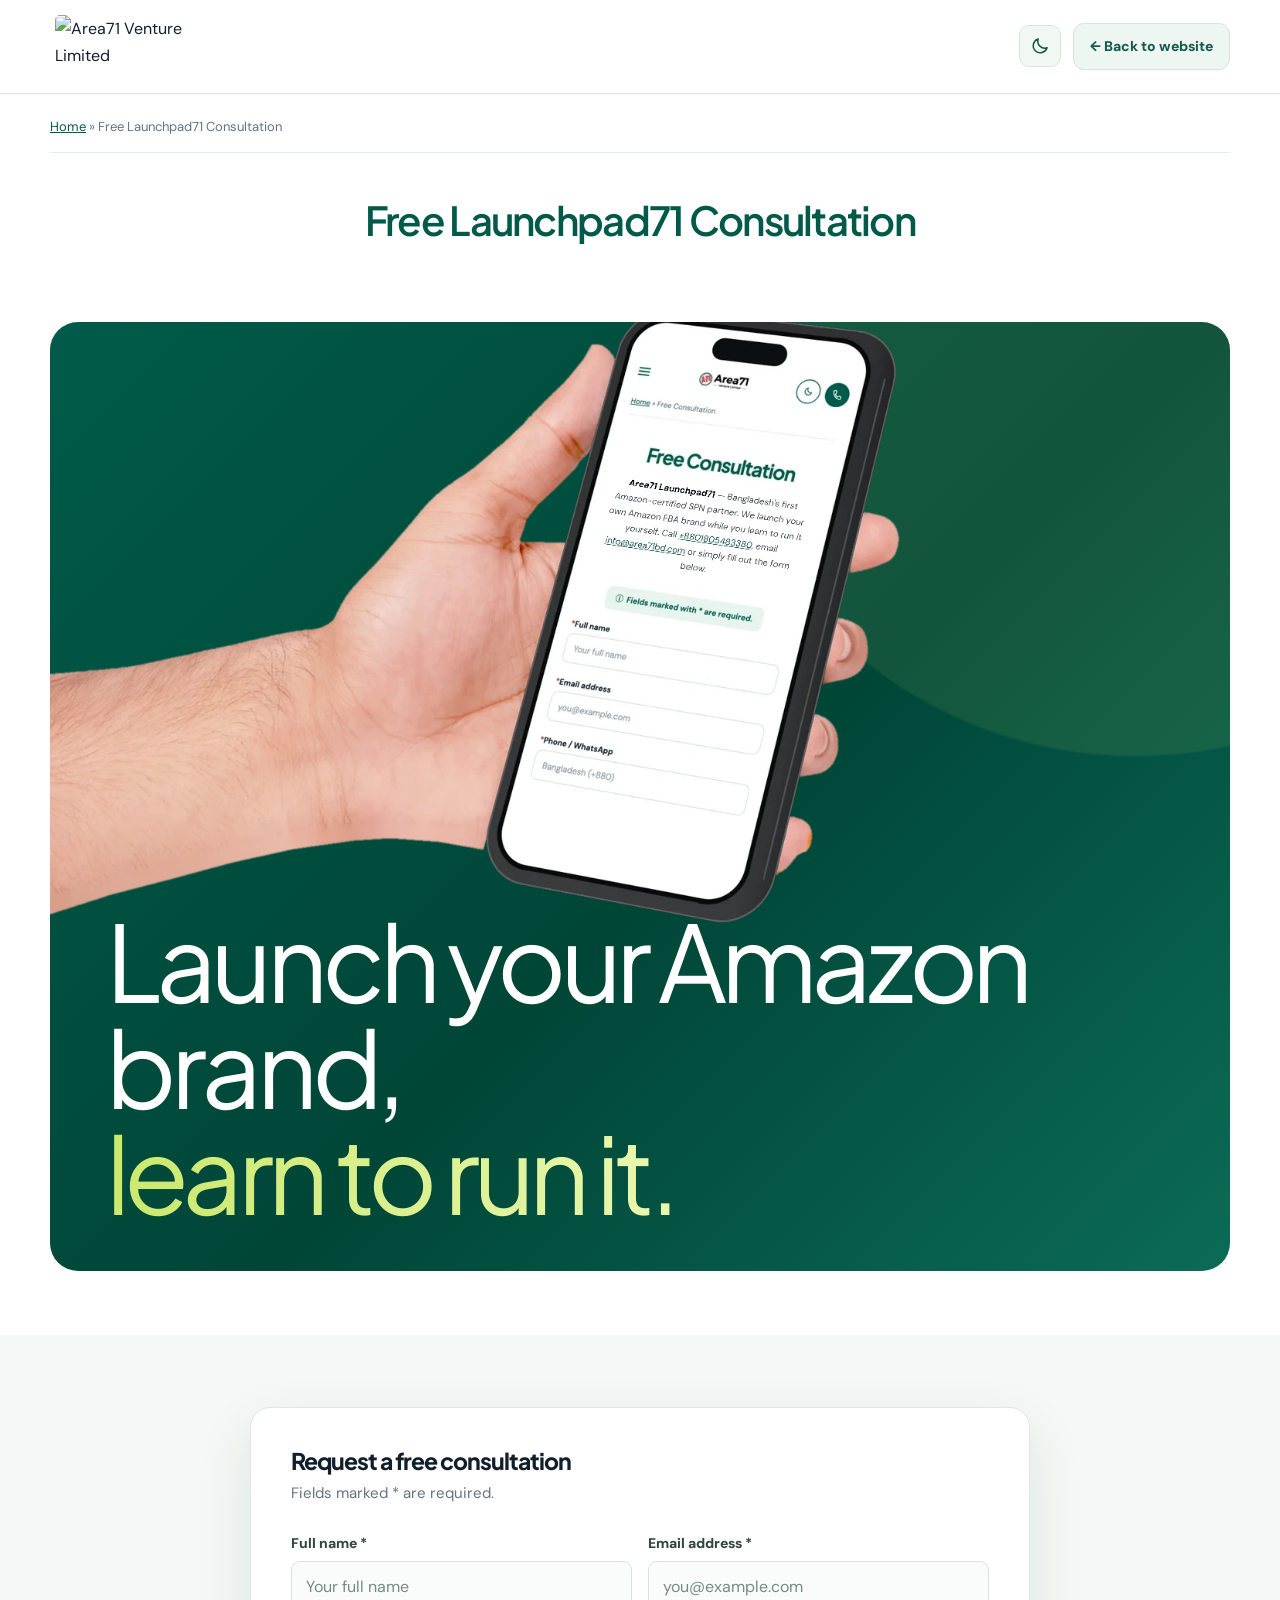
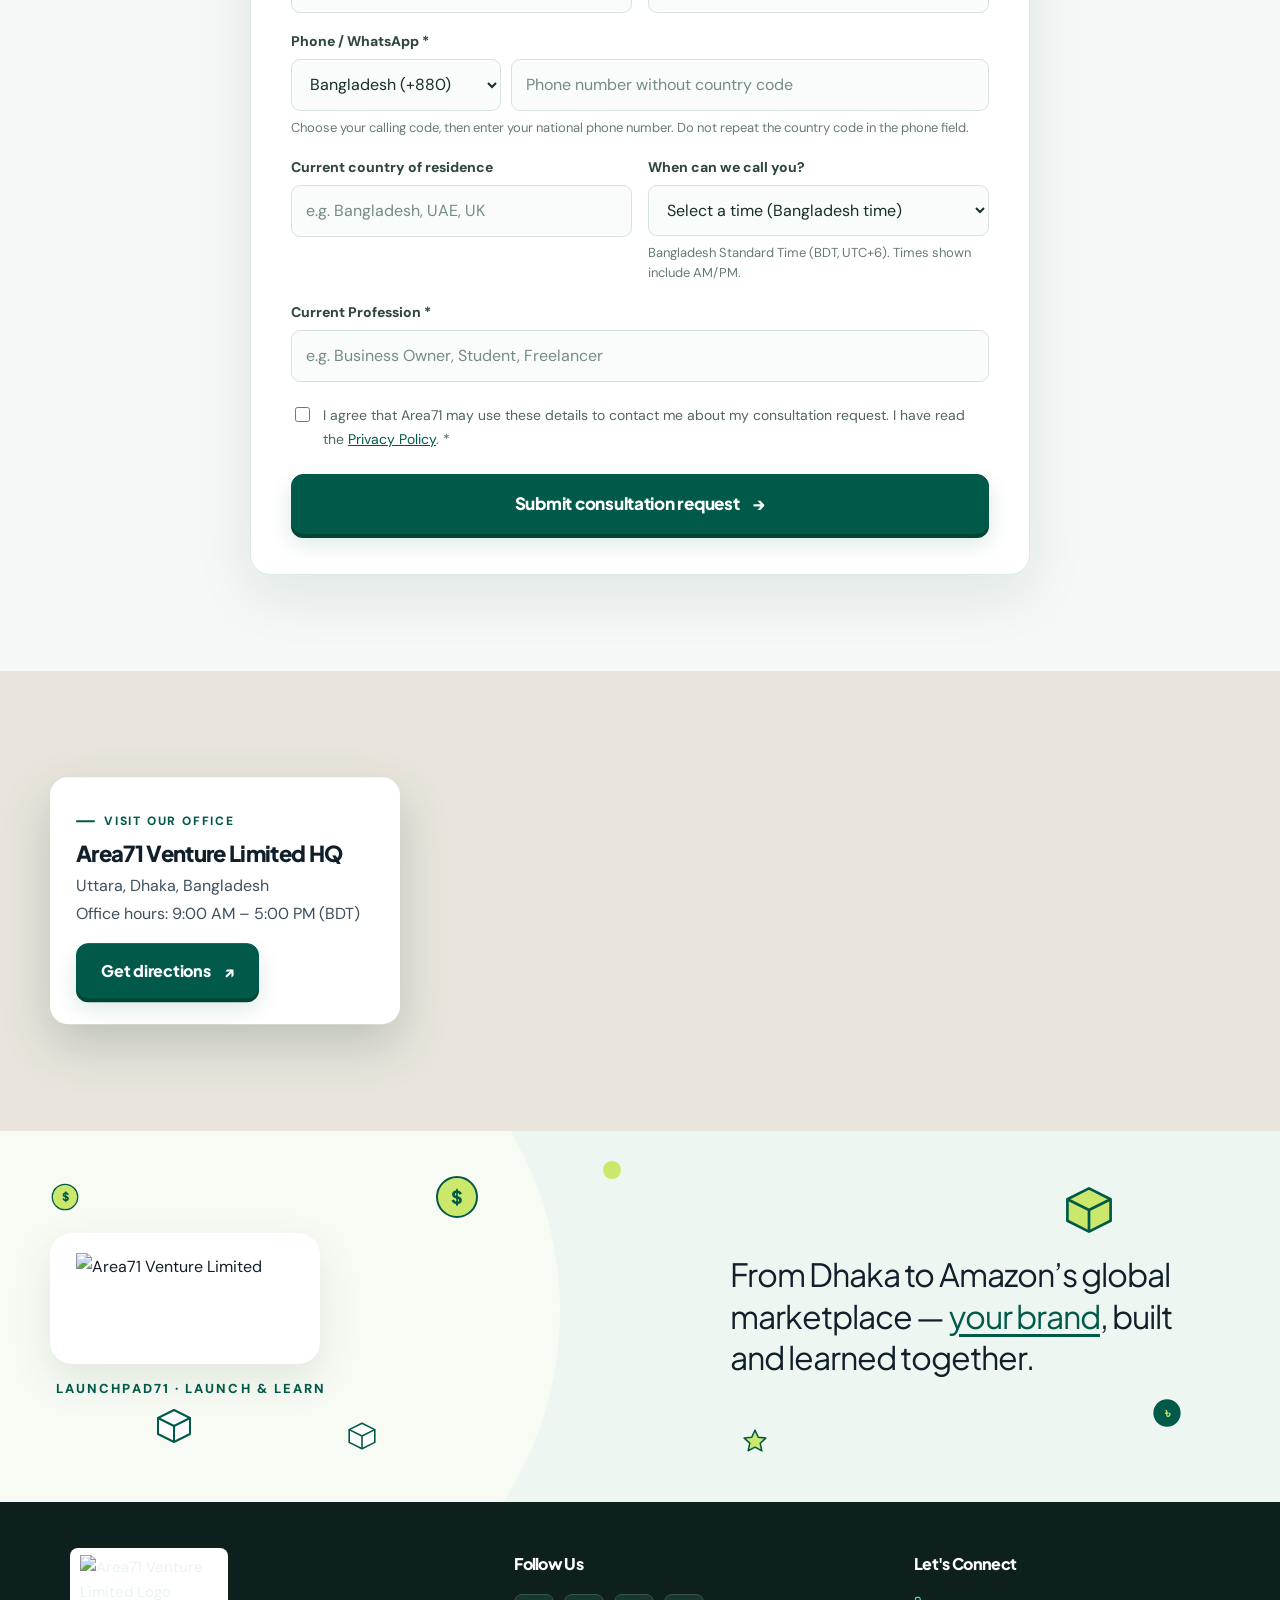
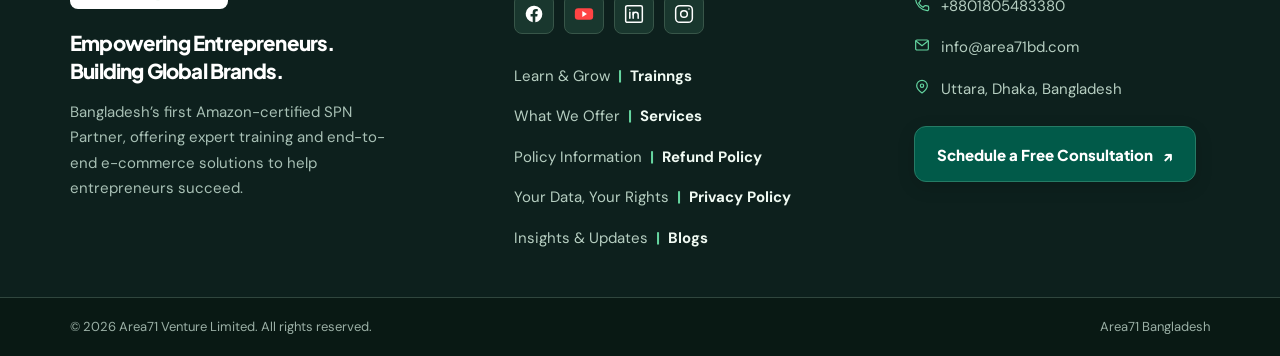
==== commit 99b15cf2: "Port MPS consultation redesign to Launchpad71: phone hero, office map, animated band and site footer" ====
--- a/consultation/index.html
+++ b/consultation/index.html
@@ -74,20 +74,28 @@
         </svg>
       </button><a href="/" class="a71-funnel-back">← Back to website</a></div></div></header>
 <main id="main"><noscript><p class="a71-funnel-noscript">JavaScript is required to submit this consultation form.</p></noscript>
-<section class="section a71-lead-section" id="launchpad71-consultation"
-         aria-labelledby="launchpad71-consultation-title">
-  <div class="container a71-lead-layout">
-    <div class="a71-lead-copy">
-      <span class="eyebrow">Let's connect</span>
-      <h2 id="launchpad71-consultation-title">Let's talk about your Amazon FBA goals.</h2>
-      <p class="sub">Tell us a little about yourself. The Launchpad71 team will contact you to discuss launching your Amazon FBA business while gaining practical skills.</p>
-      <div class="a71-lead-benefits" aria-label="What to expect">
-        <p><span aria-hidden="true">01</span> A conversation about your business goals</p>
-        <p><span aria-hidden="true">02</span> Clarity on the Launchpad71 program and next steps</p>
-        <p><span aria-hidden="true">03</span> No obligation to enroll</p>
+<!-- ========== CONSULTATION HERO (hand + phone) ========== -->
+<section class="a71-cx-hero" aria-labelledby="a71-cx-title">
+  <div class="container">
+    <nav class="a71-cx-crumb" aria-label="Breadcrumb">
+      <a href="/">Home</a> <span aria-hidden="true">»</span>
+      <span aria-current="page">Free Launchpad71 Consultation</span>
+    </nav>
+    <h1 id="a71-cx-title" class="a71-cx-title">Free Launchpad71 Consultation</h1>
+    <div class="a71-cx-stage">
+      <img class="a71-cx-hand" src="/assets/consultation-hand-phone.webp"
+           width="1100" height="777" fetchpriority="high" decoding="async"
+           alt="A hand holding a phone showing the Area71 Launchpad71 free consultation page">
+      <div class="a71-cx-card">
+        <p class="a71-cx-headline">Launch your Amazon brand,<br><span>learn to run it.</span></p>
       </div>
     </div>
-
+  </div>
+</section>
+
+<section class="section a71-lead-section" id="launchpad71-consultation"
+         aria-label="Consultation request form">
+  <div class="container a71-lead-layout">
     <div class="a71-lead-card">
       <div class="a71-lead-card-head">
         <h3>Request a free consultation</h3>
@@ -304,8 +312,323 @@
     </div>
   </div>
 </section>
+
+<!-- ========== OFFICE MAP ========== -->
+<section class="a71-cx-map" aria-labelledby="a71-cx-map-title">
+  <iframe class="a71-cx-map-frame"
+          title="Map showing Area71 Venture Limited headquarters in Uttara, Dhaka"
+          src="https://maps.google.com/maps?q=23.8808738,90.391577&amp;z=16&amp;output=embed"
+          loading="lazy" referrerpolicy="no-referrer-when-downgrade" allowfullscreen></iframe>
+  <div class="container a71-cx-map-inner">
+    <div class="a71-cx-map-card">
+      <span class="eyebrow">Visit our office</span>
+      <h2 id="a71-cx-map-title">Area71 Venture Limited HQ</h2>
+      <p>Uttara, Dhaka, Bangladesh<br>Office hours: 9:00 AM – 5:00 PM (BDT)</p>
+      <a class="btn btn-primary a71-cx-map-btn" href="https://maps.app.goo.gl/P4DSpczD68FDH9weA"
+         target="_blank" rel="noopener noreferrer">Get directions <span aria-hidden="true">↗</span></a>
+    </div>
+  </div>
+</section>
+
+<!-- ========== ANIMATED BRAND BAND ========== -->
+<section class="a71-cx-band" aria-label="Area71 Launchpad71">
+  <div class="a71-cx-band-glow" aria-hidden="true"></div>
+  <div class="a71-cx-floats" aria-hidden="true"><span class="a71-cx-float a71-cx-f1"><svg viewBox="0 0 44 44" aria-hidden="true"><circle cx="22" cy="22" r="20" class="a71-cx-c1"/><text x="22" y="28.5" text-anchor="middle">$</text></svg></span><span class="a71-cx-float a71-cx-f2"><svg viewBox="0 0 40 40" aria-hidden="true"><path d="M20 4 36 12v16L20 36 4 28V12Z" class="a71-cx-box"/><path d="M4 12l16 8 16-8M20 20v16" class="a71-cx-boxline"/></svg></span><span class="a71-cx-float a71-cx-f3"><svg viewBox="0 0 40 40" aria-hidden="true"><path d="M20 4 36 12v16L20 36 4 28V12Z" class="a71-cx-box a71-cx-box-lime"/><path d="M4 12l16 8 16-8M20 20v16" class="a71-cx-boxline"/></svg></span><span class="a71-cx-float a71-cx-f4"><svg viewBox="0 0 44 44" aria-hidden="true"><circle cx="22" cy="22" r="20" class="a71-cx-c2"/><text x="22" y="29.5" text-anchor="middle">৳</text></svg></span><span class="a71-cx-float a71-cx-f5"><svg viewBox="0 0 24 24" aria-hidden="true"><path d="m12 2 3 6.5 7 .8-5.2 4.8 1.5 7L12 17.6 5.7 21l1.5-7L2 9.3l7-.8Z" class="a71-cx-star"/></svg></span><span class="a71-cx-float a71-cx-f6"><svg viewBox="0 0 44 44" aria-hidden="true"><circle cx="22" cy="22" r="20" class="a71-cx-dot"/></svg></span><span class="a71-cx-float a71-cx-f7"><svg viewBox="0 0 44 44" aria-hidden="true"><circle cx="22" cy="22" r="20" class="a71-cx-c1"/><text x="22" y="28.5" text-anchor="middle">$</text></svg></span><span class="a71-cx-float a71-cx-f8"><svg viewBox="0 0 40 40" aria-hidden="true"><path d="M20 4 36 12v16L20 36 4 28V12Z" class="a71-cx-box"/><path d="M4 12l16 8 16-8M20 20v16" class="a71-cx-boxline"/></svg></span></div>
+  <div class="container a71-cx-band-inner">
+    <div class="a71-cx-band-brand">
+      <span class="a71-cx-band-logo"><img src="https://area71bd.com/wp-content/uploads/2025/12/logo-square-15.png.webp"
+           alt="Area71 Venture Limited" width="240" height="100" loading="lazy"></span>
+      <span class="a71-cx-band-tag">Launchpad71 · Launch &amp; Learn</span>
+    </div>
+    <p class="a71-cx-band-line">From Dhaka to Amazon’s global marketplace — <a href="/">your brand</a>, built and learned together.</p>
+  </div>
+</section>
 </main>
-<footer class="a71-funnel-footer"><div class="container a71-funnel-footer-inner"><span>© Area71 Venture Limited</span><a href="https://area71academy.com/privacy-policy/" target="_blank" rel="noopener noreferrer">Privacy Policy</a></div></footer>
+
+<!-- ========== AREA71 FOOTER START ========== -->
+
+<footer class="a71-footer" id="area71-footer">
+
+  <div class="a71-footer-container">
+
+    <div class="a71-footer-grid">
+
+      <!-- COLUMN 1: BRAND INFORMATION -->
+      <div class="a71-footer-brand">
+
+        <a
+          href="https://area71bd.com/"
+          class="a71-footer-logo"
+          aria-label="Visit Area71 website"
+        >
+          <img
+            src="https://area71bd.com/wp-content/uploads/2025/12/logo-square-15.png.webp"
+            alt="Area71 Venture Limited Logo"
+            loading="lazy"
+          >
+        </a>
+
+        <h2 class="a71-footer-tagline">
+          Empowering Entrepreneurs.<br>
+          Building Global Brands.
+        </h2>
+
+        <p class="a71-footer-description">
+          Bangladesh’s first Amazon-certified SPN Partner,
+          offering expert training and end-to-end e-commerce
+          solutions to help entrepreneurs succeed.
+        </p>
+
+      </div>
+
+
+      <!-- COLUMN 2: SOCIAL MEDIA & LINKS -->
+      <div class="a71-footer-middle">
+
+        <h3 class="a71-footer-heading">Follow Us</h3>
+
+        <div class="a71-footer-socials">
+
+          <!-- Facebook -->
+          <a
+            href="https://www.facebook.com/area71bdacademy"
+            target="_blank"
+            rel="noopener noreferrer"
+            class="a71-footer-social-btn"
+            aria-label="Area71 on Facebook"
+          >
+            <svg
+              viewBox="0 0 24 24"
+              fill="currentColor"
+              aria-hidden="true"
+            >
+              <path d="M22 12a10 10 0 1 0-11.56 9.88v-6.99H7.9V12h2.54V9.8c0-2.51 1.5-3.9 3.78-3.9 1.09 0 2.24.19 2.24.19v2.46H15.2c-1.24 0-1.63.77-1.63 1.56V12h2.77l-.44 2.89h-2.33v6.99A10 10 0 0 0 22 12Z"/>
+            </svg>
+          </a>
+
+          <!-- YouTube -->
+          <a
+            href="https://www.youtube.com/@area71bdacademy"
+            target="_blank"
+            rel="noopener noreferrer"
+            class="a71-footer-social-btn"
+            aria-label="Area71 on YouTube"
+          >
+            <svg
+              viewBox="0 0 24 24"
+              aria-hidden="true"
+            >
+              <rect
+                x="1"
+                y="5"
+                width="22"
+                height="14"
+                rx="4"
+                fill="#ff4444"
+              />
+              <path
+                d="m10 8.5 5.5 3.5-5.5 3.5v-7Z"
+                fill="#ffffff"
+              />
+            </svg>
+          </a>
+
+
+<!-- LinkedIn -->
+<a
+  href="https://www.linkedin.com/company/area71-venture-limited/"
+  target="_blank"
+  rel="noopener noreferrer"
+  class="a71-footer-social-btn"
+  aria-label="Area71 on LinkedIn"
+  title="LinkedIn"
+>
+  <svg
+    viewBox="0 0 24 24"
+    fill="none"
+    stroke="currentColor"
+    stroke-width="1.8"
+    stroke-linecap="round"
+    stroke-linejoin="round"
+    aria-hidden="true"
+  >
+    <rect x="2" y="2" width="20" height="20" rx="2"/>
+    <path d="M7 10v7"/>
+    <path d="M7 7h.01"/>
+    <path d="M11 17v-7"/>
+    <path d="M11 13a3 3 0 0 1 6 0v4"/>
+  </svg>
+</a>
+
+<!-- Instagram -->
+<a
+  href="https://www.instagram.com/area71bdacademy/"
+  target="_blank"
+  rel="noopener noreferrer"
+  class="a71-footer-social-btn"
+  aria-label="Area71 on Instagram"
+  title="Instagram"
+>
+  <svg
+    viewBox="0 0 24 24"
+    fill="none"
+    stroke="currentColor"
+    stroke-width="1.8"
+    stroke-linecap="round"
+    stroke-linejoin="round"
+    aria-hidden="true"
+  >
+    <rect x="2" y="2" width="20" height="20" rx="5"/>
+    <circle cx="12" cy="12" r="4"/>
+    <circle cx="18" cy="6" r="1" fill="currentColor" stroke="none"/>
+  </svg>
+</a>
+
+
+        </div>
+
+
+        <!-- WEBSITE LINKS -->
+        <nav
+          class="a71-footer-links"
+          aria-label="Area71 footer navigation"
+        >
+
+          <a href="https://area71academy.com/product-category/training-program/">
+            <span>Learn &amp; Grow</span>
+            <span class="a71-footer-pipe">|</span>
+            <strong>Trainngs</strong>
+          </a>
+
+          <a href="https://area71academy.com/shop/">
+            <span>What We Offer</span>
+            <span class="a71-footer-pipe">|</span>
+            <strong>Services</strong>
+          </a>
+
+          <a href="https://area71academy.com/refund-policy/">
+            <span>Policy Information</span>
+            <span class="a71-footer-pipe">|</span>
+            <strong>Refund Policy</strong>
+          </a>
+
+          <a href="https://area71academy.com/privacy-policy/">
+            <span>Your Data, Your Rights</span>
+            <span class="a71-footer-pipe">|</span>
+            <strong>Privacy Policy</strong>
+          </a>
+
+          <a href="https://area71academy.com/blog/">
+            <span>Insights &amp; Updates</span>
+            <span class="a71-footer-pipe">|</span>
+            <strong>Blogs</strong>
+          </a>
+
+        </nav>
+
+      </div>
+
+
+      <!-- COLUMN 3: CONTACT INFORMATION -->
+      <div class="a71-footer-contact">
+
+        <h3 class="a71-footer-heading">
+          Let's Connect
+        </h3>
+
+        <div class="a71-footer-contact-list">
+
+          <!-- Phone -->
+          <a href="tel:+8809613247171" class="a71-footer-contact-item">
+            <svg
+              viewBox="0 0 24 24"
+              fill="none"
+              stroke="currentColor"
+              stroke-width="1.8"
+              stroke-linecap="round"
+              stroke-linejoin="round"
+              aria-hidden="true"
+            >
+              <path d="M22 16.92v3a2 2 0 0 1-2.18 2A19.8 19.8 0 0 1 2.1 4.18 2 2 0 0 1 4.08 2h3a2 2 0 0 1 2 1.72l.5 3a2 2 0 0 1-.57 1.73L7.1 10.37a16 16 0 0 0 6.53 6.53l1.92-1.92a2 2 0 0 1 1.73-.57l3 .5A2 2 0 0 1 22 16.92Z"/>
+            </svg>
+            <span>+8801805483380</span>
+          </a>
+
+          <!-- Email -->
+          <a
+            href="mailto:info@area71bd.com"
+            class="a71-footer-contact-item"
+          >
+            <svg
+              viewBox="0 0 24 24"
+              fill="none"
+              stroke="currentColor"
+              stroke-width="1.8"
+              stroke-linecap="round"
+              stroke-linejoin="round"
+              aria-hidden="true"
+            >
+              <rect x="2.5" y="4.5" width="19" height="15" rx="2"/>
+              <path d="m3 6 9 7 9-7"/>
+            </svg>
+            <span>info@area71bd.com</span>
+          </a>
+
+          <!-- Address -->
+          <div class="a71-footer-contact-item">
+            <svg
+              viewBox="0 0 24 24"
+              fill="none"
+              stroke="currentColor"
+              stroke-width="1.8"
+              stroke-linecap="round"
+              stroke-linejoin="round"
+              aria-hidden="true"
+            >
+              <path d="M20 10c0 5-8 11-8 11S4 15 4 10a8 8 0 1 1 16 0Z"/>
+              <circle cx="12" cy="10" r="2.5"/>
+            </svg>
+            <span>Uttara, Dhaka, Bangladesh</span>
+          </div>
+
+        </div>
+
+        <!-- CONSULTATION BUTTON -->
+        <a
+          href="#launchpad71-consultation"
+          class="a71-footer-consultation"
+        >
+          <span>Schedule a Free Consultation</span>
+          <span aria-hidden="true">↗</span>
+        </a>
+
+      </div>
+
+    </div>
+
+  </div>
+
+
+  <!-- COPYRIGHT BAR -->
+  <div class="a71-footer-bottom">
+
+    <div class="a71-footer-bottom-inner">
+
+      <span>
+        © <span id="a71-footer-year">2026</span>
+        Area71 Venture Limited. All rights reserved.
+      </span>
+
+      <span>Area71 Bangladesh</span>
+
+    </div>
+
+  </div>
+
+</footer>
+
+<!-- ========== AREA71 FOOTER END ========== -->
+
 <script src="/consultation/theme.js" defer></script>
 <script src="/consultation/form.js" defer></script>
 </body></html>
--- a/consultation/funnel.css
+++ b/consultation/funnel.css
@@ -137,3 +137,191 @@
     grid-template-columns:minmax(0,1fr);
   }
 }
+
+/* ==========================================================
+   Consultation page: hero, centred form, map, animated band
+   ========================================================== */
+.a71-funnel-consultation .a71-lead-layout {
+  grid-template-columns:minmax(0,1fr); max-width:780px;
+}
+.a71-funnel-consultation .a71-lead-section { padding:72px 0 96px; }
+
+/* Hero: hand + phone over the brand card */
+.a71-cx-hero { background:#fff; padding:22px 0 64px; }
+.a71-cx-crumb {
+  font-size:13px; color:#627384; padding-bottom:14px;
+  border-bottom:1px solid #e3ece8;
+}
+.a71-cx-crumb a { color:#015a49; text-decoration:underline; }
+.a71-cx-title {
+  text-align:center; color:#015a49; font-weight:600;
+  font-size:clamp(27px,3.4vw,40px); margin:clamp(24px,4vw,44px) 0 clamp(16px,3vw,36px);
+}
+/* Percent paddings resolve against width, so the card, photo and headline
+   keep the same proportions at every screen size. */
+.a71-cx-stage { position:relative; --hand:72%; --card-top:6.7%; --head-gap:49.5%; }
+.a71-cx-hand {
+  position:absolute; left:0; top:0; z-index:1;
+  width:var(--hand); height:auto; display:block; pointer-events:none;
+}
+.a71-cx-card {
+  margin-top:var(--card-top);
+  padding:var(--head-gap) clamp(18px,4.7vw,56px) clamp(18px,3.9vw,46px);
+  border-radius:clamp(20px,2.4vw,28px);
+  background:
+    radial-gradient(circle at 92% 0%, rgba(203,232,108,.09) 0 30%, transparent 30.2%),
+    linear-gradient(135deg,#015a49 0%,#004637 55%,#0b6b56 100%);
+}
+.a71-cx-headline {
+  position:relative; z-index:2; margin:0; color:#fff;
+  font-family:'Plus Jakarta Sans','DM Sans',sans-serif; font-weight:400;
+  font-size:clamp(38px,8.6vw,106px); line-height:1; letter-spacing:-.055em;
+}
+.a71-cx-headline span {
+  background:linear-gradient(90deg,#cbe86c,#e9f7b0);
+  -webkit-background-clip:text; background-clip:text; color:transparent;
+}
+
+/* Map */
+.a71-cx-map { position:relative; height:460px; background:#e9e5dc; overflow:hidden; }
+.a71-cx-map-frame {
+  position:absolute; inset:0; width:100%; height:100%; border:0;
+  filter:saturate(.7);
+}
+.a71-cx-map-inner { position:relative; height:100%; pointer-events:none; }
+.a71-cx-map-card {
+  position:absolute; left:0; top:50%; transform:translateY(-50%);
+  width:min(350px,100%); box-sizing:border-box; padding:26px;
+  background:#fff; border-radius:18px; pointer-events:auto;
+  box-shadow:0 20px 50px rgba(16,60,48,.2);
+}
+.a71-cx-map-card h2 { font-size:22px; margin:10px 0 6px; letter-spacing:-.03em; }
+.a71-cx-map-card p { margin:0 0 16px; color:#3d5060; }
+.a71-cx-map-btn { min-height:44px; }
+
+/* Animated brand band */
+.a71-cx-band {
+  position:relative; overflow:hidden; background:#eef6f1;
+  padding:clamp(64px,8vw,110px) 0;
+}
+.a71-cx-band-glow {
+  position:absolute; width:700px; height:700px; border-radius:50%;
+  background:#f8fbf3; left:-140px; top:-170px;
+}
+.a71-cx-floats { position:absolute; inset:0; pointer-events:none; }
+.a71-cx-float {
+  position:absolute; display:block; width:var(--s,40px); height:var(--s,40px);
+  animation:a71-cx-drift var(--d,9s) ease-in-out var(--delay,0s) infinite;
+}
+.a71-cx-float svg { width:100%; height:100%; display:block; overflow:visible; }
+.a71-cx-f1 { --s:44px; left:34%; top:12%; }
+.a71-cx-f2 { --s:40px; left:12%; top:74%; --d:12s; --delay:-3s; }
+.a71-cx-f3 { --s:54px; left:83%; top:14%; --d:7s;  --delay:-5s; }
+.a71-cx-f4 { --s:30px; left:90%; top:72%; --d:10s; --delay:-2s; }
+.a71-cx-f5 { --s:26px; left:58%; top:80%; --d:11s; --delay:-6s; }
+.a71-cx-f6 { --s:20px; left:47%; top:8%;  --d:8s;  --delay:-1s; }
+.a71-cx-f7 { --s:28px; left:4%;  top:14%; --d:13s; --delay:-7s; }
+.a71-cx-f8 { --s:32px; left:27%; top:78%; --d:9.5s; --delay:-4s; }
+.a71-cx-c1 { fill:#cbe86c; stroke:#015a49; stroke-width:2; }
+.a71-cx-c2 { fill:#015a49; }
+.a71-cx-float text {
+  font:800 18px 'Plus Jakarta Sans',sans-serif; fill:#015a49;
+}
+.a71-cx-f4 text { fill:#cbe86c; font-size:20px; }
+.a71-cx-box { fill:#fff; stroke:#015a49; stroke-width:2; stroke-linejoin:round; }
+.a71-cx-box-lime { fill:#cbe86c; }
+.a71-cx-boxline { fill:none; stroke:#015a49; stroke-width:2; stroke-linejoin:round; }
+.a71-cx-star { fill:#cbe86c; stroke:#015a49; stroke-width:1.4; stroke-linejoin:round; }
+.a71-cx-dot { fill:#cbe86c; }
+@keyframes a71-cx-drift {
+  0%,100% { transform:translate(0,0) rotate(0deg); }
+  33%     { transform:translate(10px,-18px) rotate(10deg); }
+  66%     { transform:translate(-8px,-8px) rotate(-6deg); }
+}
+.a71-cx-band-inner {
+  position:relative; display:flex; align-items:center;
+  justify-content:space-between; gap:60px;
+}
+.a71-cx-band-brand { display:flex; flex-direction:column; gap:14px; }
+.a71-cx-band-logo {
+  align-self:flex-start; background:#fff; border-radius:22px; padding:20px 26px;
+  box-shadow:0 16px 40px rgba(16,60,48,.1);
+}
+.a71-cx-band-logo img { display:block; width:clamp(160px,17vw,240px); height:auto; }
+.a71-cx-band-tag {
+  font-size:13px; color:#015a49; font-weight:800; letter-spacing:.16em;
+  text-transform:uppercase; padding-left:6px;
+}
+.a71-cx-band-line {
+  max-width:500px; margin:0; color:#111f2b;
+  font-family:'Plus Jakarta Sans','DM Sans',sans-serif; font-weight:400;
+  font-size:clamp(22px,2.6vw,32px); line-height:1.3; letter-spacing:-.03em;
+}
+.a71-cx-band-line a { color:#015a49; text-decoration:underline; text-underline-offset:5px; }
+
+/* Dark mode */
+:root[data-theme="dark"] .a71-cx-hero { background:#111f2b; }
+:root[data-theme="dark"] .a71-cx-crumb { color:#b5c4d0; border-color:#354c5e; }
+:root[data-theme="dark"] .a71-cx-crumb a { color:#c4e1dd; }
+:root[data-theme="dark"] .a71-cx-title { color:#cbe86c; }
+:root[data-theme="dark"] .a71-cx-card {
+  background:
+    radial-gradient(circle at 92% 0%, rgba(203,232,108,.07) 0 30%, transparent 30.2%),
+    linear-gradient(135deg,#015a49 0%,#003a2e 60%,#0b5f4d 100%);
+  box-shadow:inset 0 0 0 1px #1f5e50;
+}
+:root[data-theme="dark"] .a71-funnel-consultation .a71-lead-section { background:#172938; }
+:root[data-theme="dark"] .a71-cx-map { background:#1b2a35; }
+:root[data-theme="dark"] .a71-cx-map-frame {
+  filter:invert(.9) hue-rotate(180deg) saturate(.45) brightness(.9);
+}
+:root[data-theme="dark"] .a71-cx-map-card {
+  background:#1e3141; box-shadow:0 0 0 1px #354c5e, 0 20px 50px rgba(0,0,0,.35);
+}
+:root[data-theme="dark"] .a71-cx-map-card h2 { color:#eef4f8; }
+:root[data-theme="dark"] .a71-cx-map-card p { color:#c1d1dc; }
+:root[data-theme="dark"] .a71-cx-map-card .eyebrow,
+:root[data-theme="dark"] .a71-cx-band-tag { color:#cbe86c; }
+:root[data-theme="dark"] .a71-cx-band { background:#172938; }
+:root[data-theme="dark"] .a71-cx-band-glow { background:#1e3141; }
+:root[data-theme="dark"] .a71-cx-band-logo { box-shadow:none; }
+:root[data-theme="dark"] .a71-cx-band-line { color:#eef4f8; }
+:root[data-theme="dark"] .a71-cx-band-line a { color:#cbe86c; }
+:root[data-theme="dark"] .a71-cx-box:not(.a71-cx-box-lime) { fill:#243b4b; stroke:#9dc4c9; }
+:root[data-theme="dark"] .a71-cx-f2 .a71-cx-boxline,
+:root[data-theme="dark"] .a71-cx-f8 .a71-cx-boxline { stroke:#9dc4c9; }
+:root[data-theme="dark"] .a71-cx-c2 { fill:#0b765c; }
+
+/* Tablet */
+@media (max-width:900px) {
+  .a71-cx-stage { --hand:82%; --card-top:7.6%; --head-gap:56%; }
+  .a71-cx-map { height:420px; }
+  .a71-cx-band-inner { flex-direction:column; text-align:center; gap:24px; }
+  .a71-cx-band-brand { align-items:center; }
+  .a71-cx-band-logo { align-self:center; }
+  .a71-cx-band-tag { padding-left:0; }
+  .a71-funnel-consultation .a71-lead-section { padding:52px 0 72px; }
+  .a71-cx-f1 { left:18%; top:8%; }
+  .a71-cx-f2 { left:5%;  top:82%; }
+  .a71-cx-f5 { left:91%; top:42%; }
+  .a71-cx-f8 { left:6%;  top:44%; }
+}
+/* Phone */
+@media (max-width:600px) {
+  .a71-cx-hero { padding:14px 0 40px; }
+  .a71-cx-stage { --hand:100%; --card-top:9.3%; --head-gap:68%; }
+  .a71-cx-map { height:auto; overflow:visible; padding-bottom:28px; }
+  .a71-cx-map-frame { position:relative; height:300px; display:block; }
+  .a71-cx-map-inner { height:auto; pointer-events:auto; }
+  .a71-cx-map-card {
+    position:relative; top:auto; transform:none; width:100%;
+    margin-top:-48px; padding:20px;
+  }
+  .a71-cx-map-btn { width:100%; justify-content:center; }
+  .a71-cx-f1 { left:72%; top:4%; } .a71-cx-f3 { left:84%; top:88%; }
+  .a71-cx-f2 { left:4%; top:90%; } .a71-cx-f4 { left:88%; top:30%; } .a71-cx-f5 { left:6%; top:34%; }
+  .a71-cx-f6, .a71-cx-f8 { display:none; }
+}
+@media (prefers-reduced-motion:reduce) {
+  .a71-cx-float { animation:none; }
+}
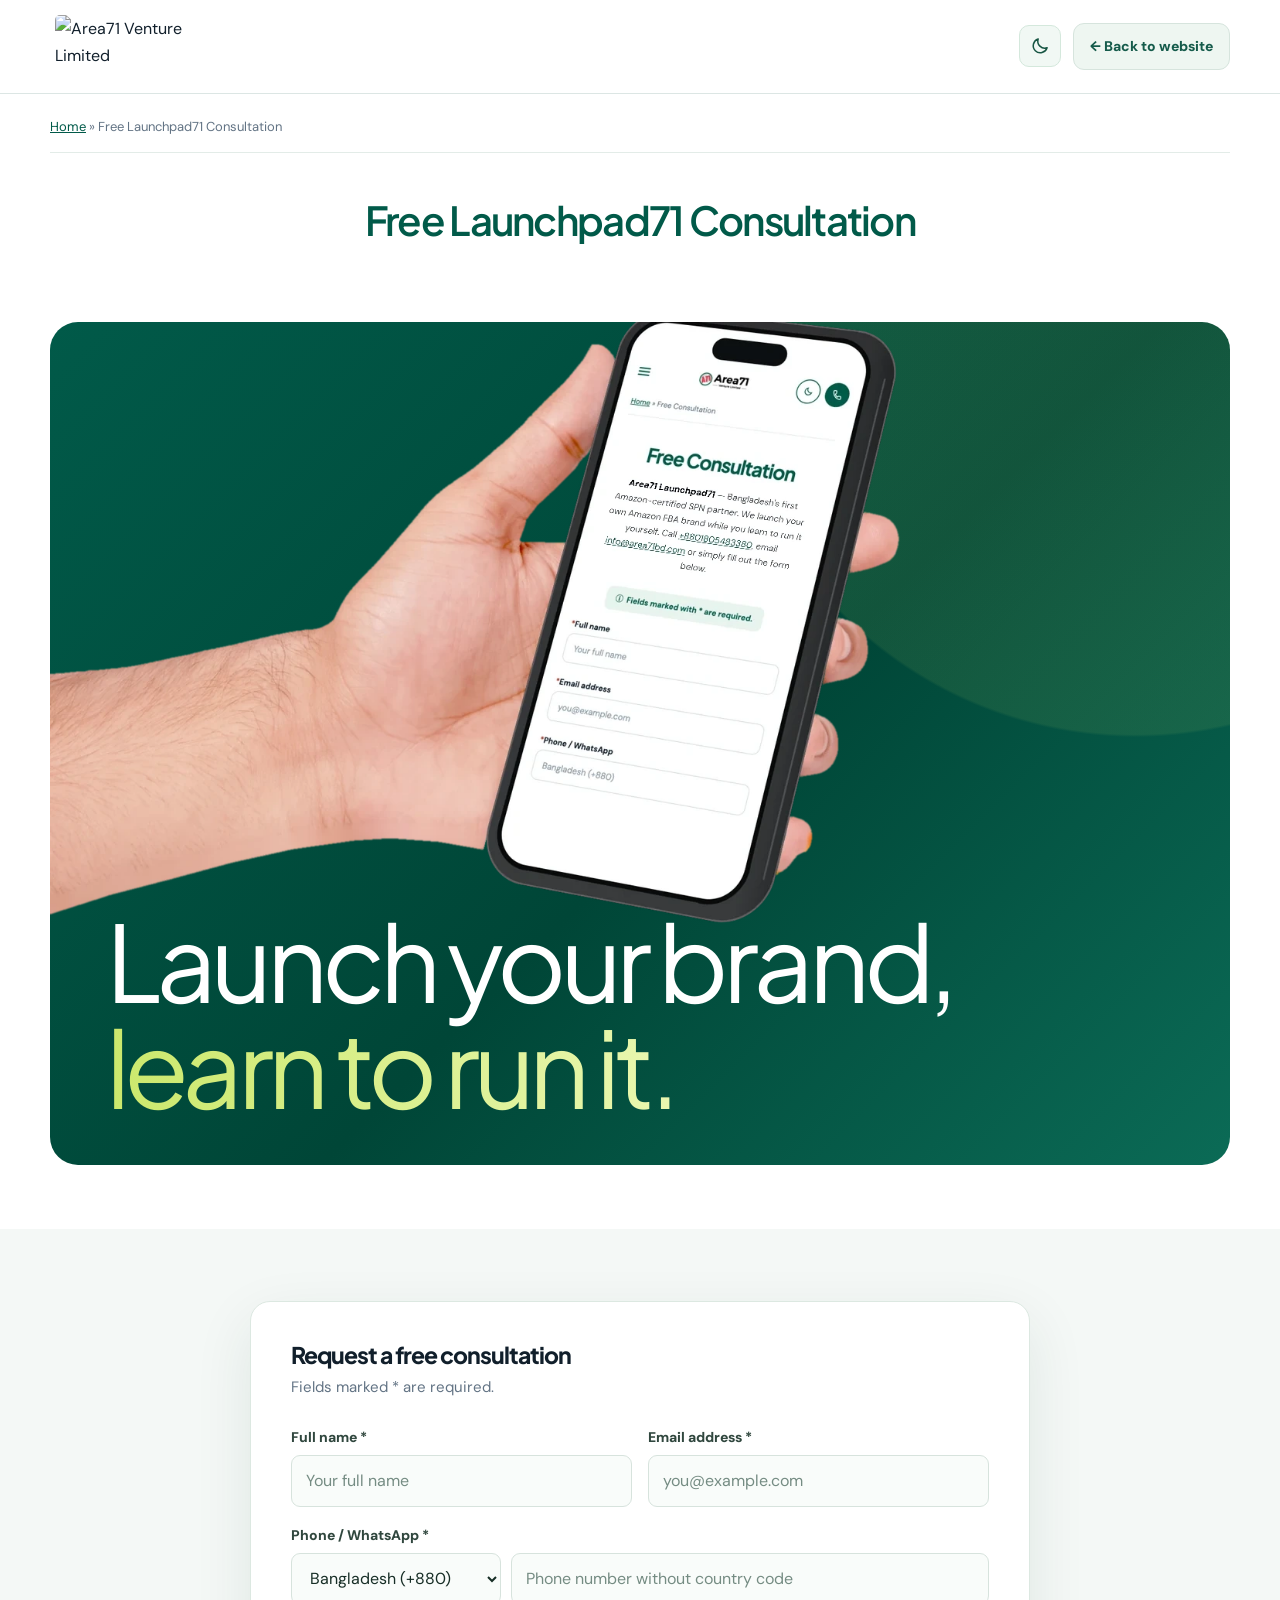
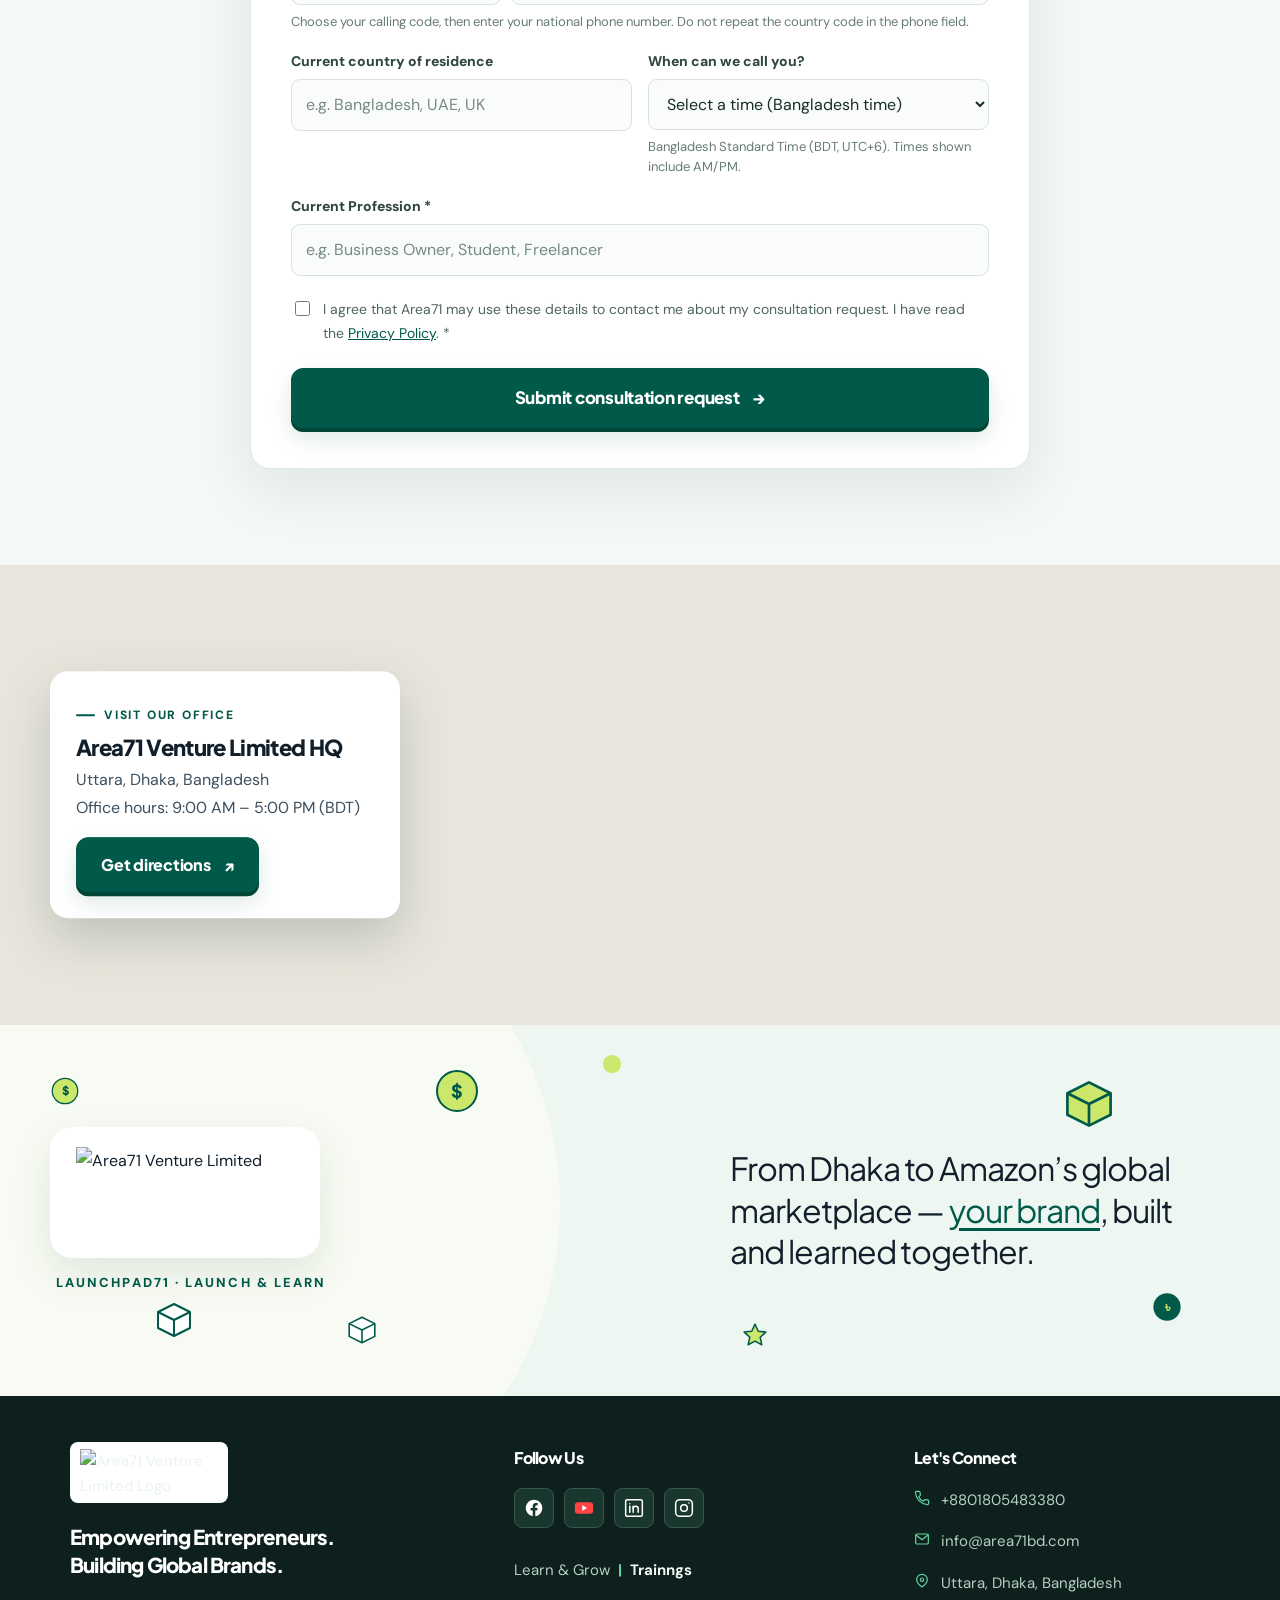
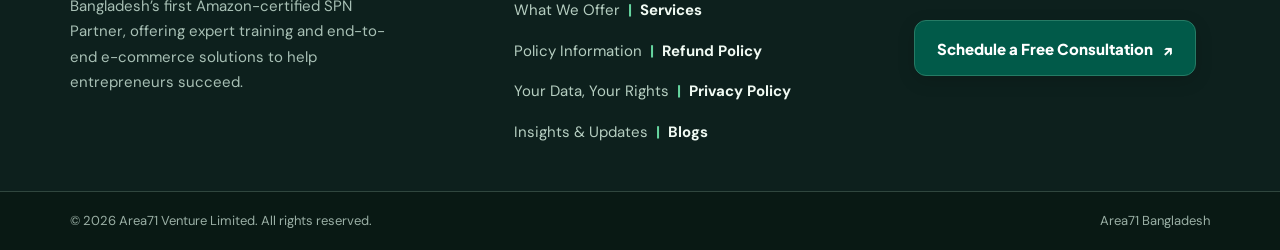
==== commit 50686258: "Shorten Launchpad71 consultation hero headline so it fits on two lines Co-Authored-By: Claude Opus 5" ====
--- a/consultation/index.html
+++ b/consultation/index.html
@@ -87,7 +87,7 @@
            width="1100" height="777" fetchpriority="high" decoding="async"
            alt="A hand holding a phone showing the Area71 Launchpad71 free consultation page">
       <div class="a71-cx-card">
-        <p class="a71-cx-headline">Launch your Amazon brand,<br><span>learn to run it.</span></p>
+        <p class="a71-cx-headline">Launch your brand,<br><span>learn to run it.</span></p>
       </div>
     </div>
   </div>
